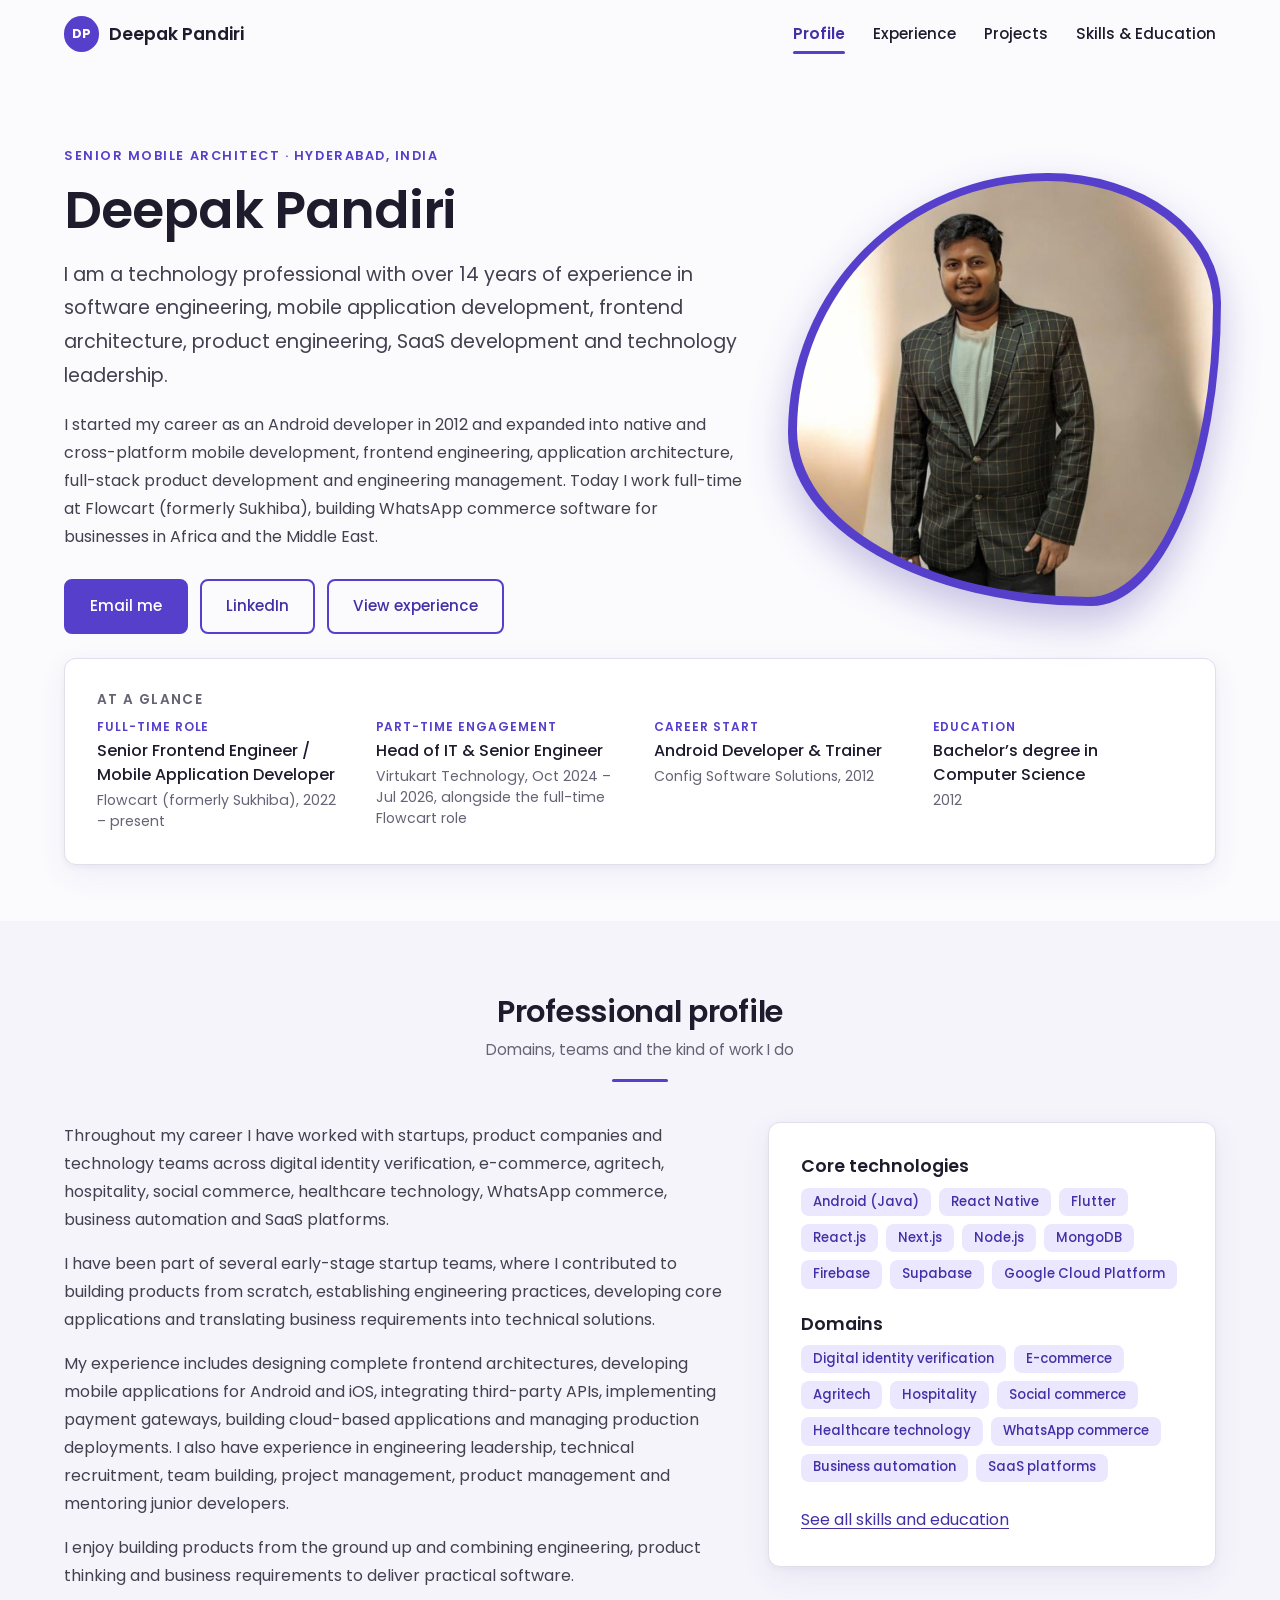
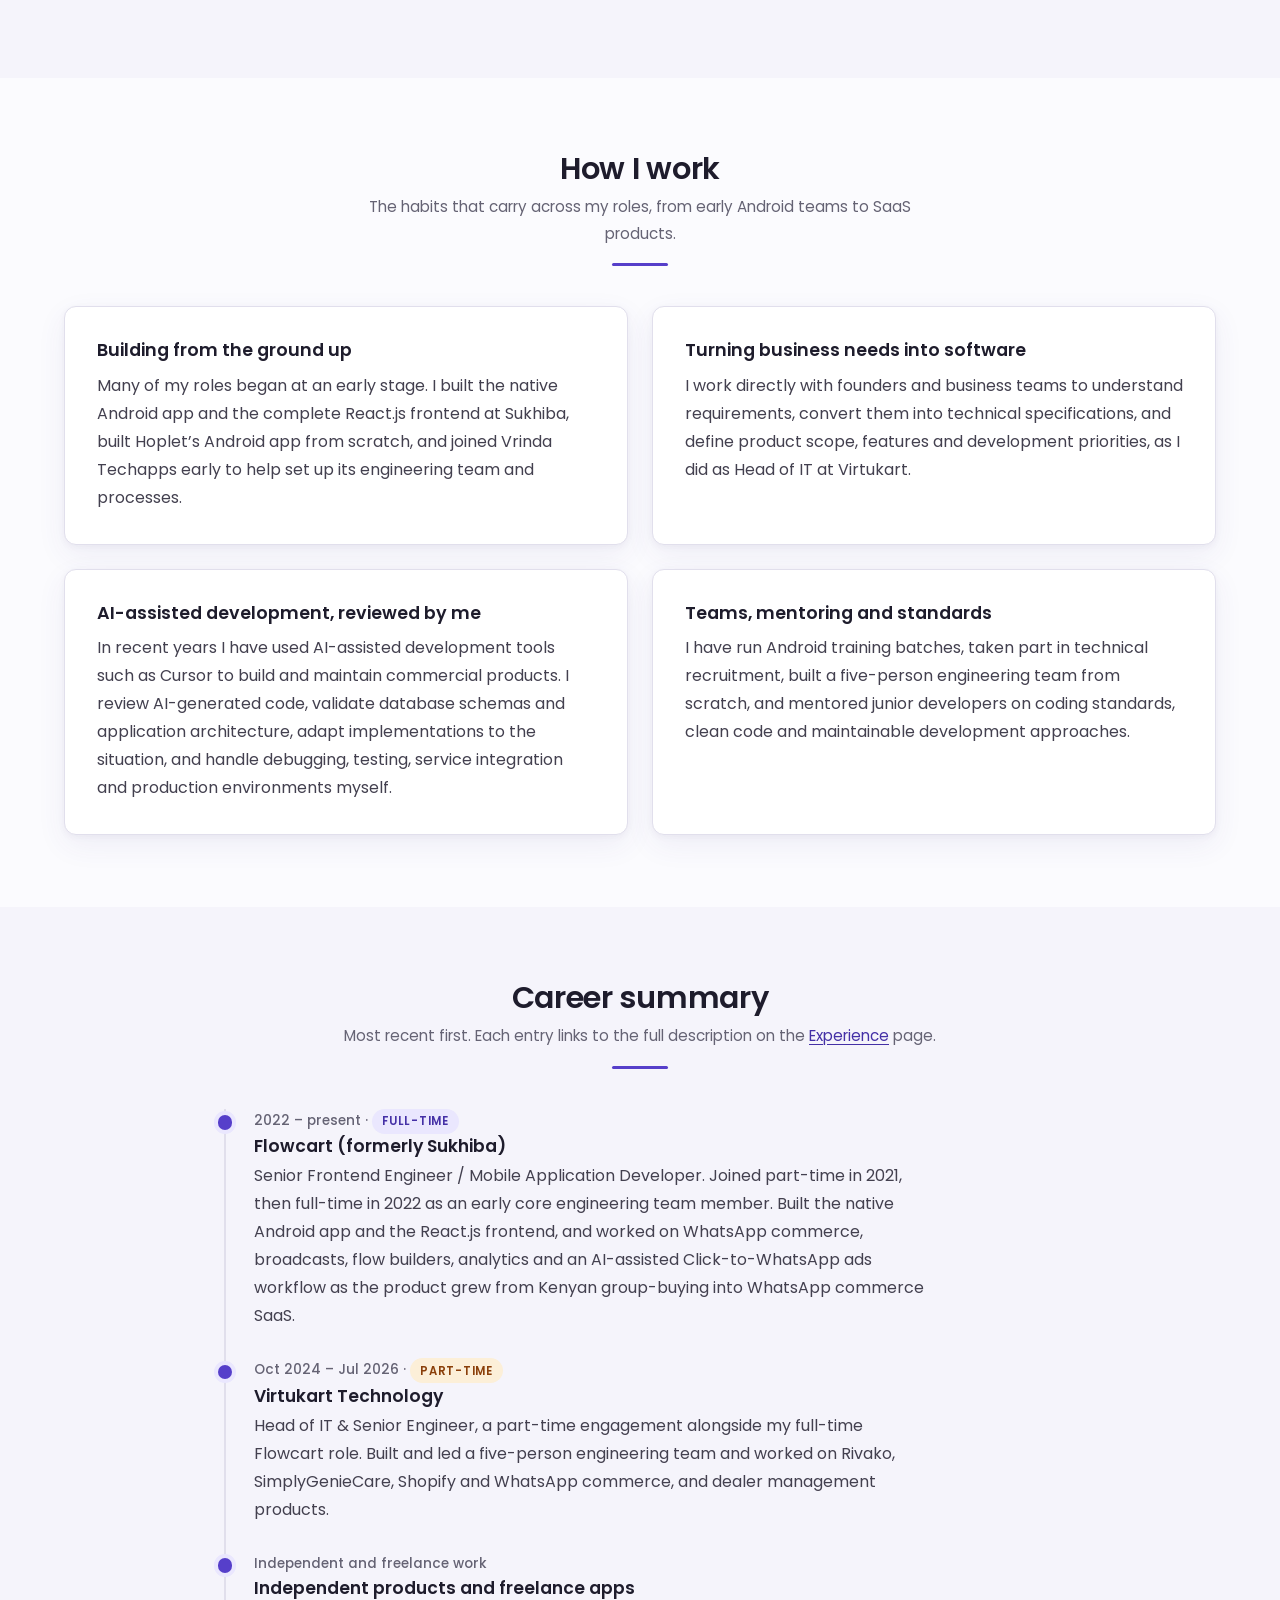
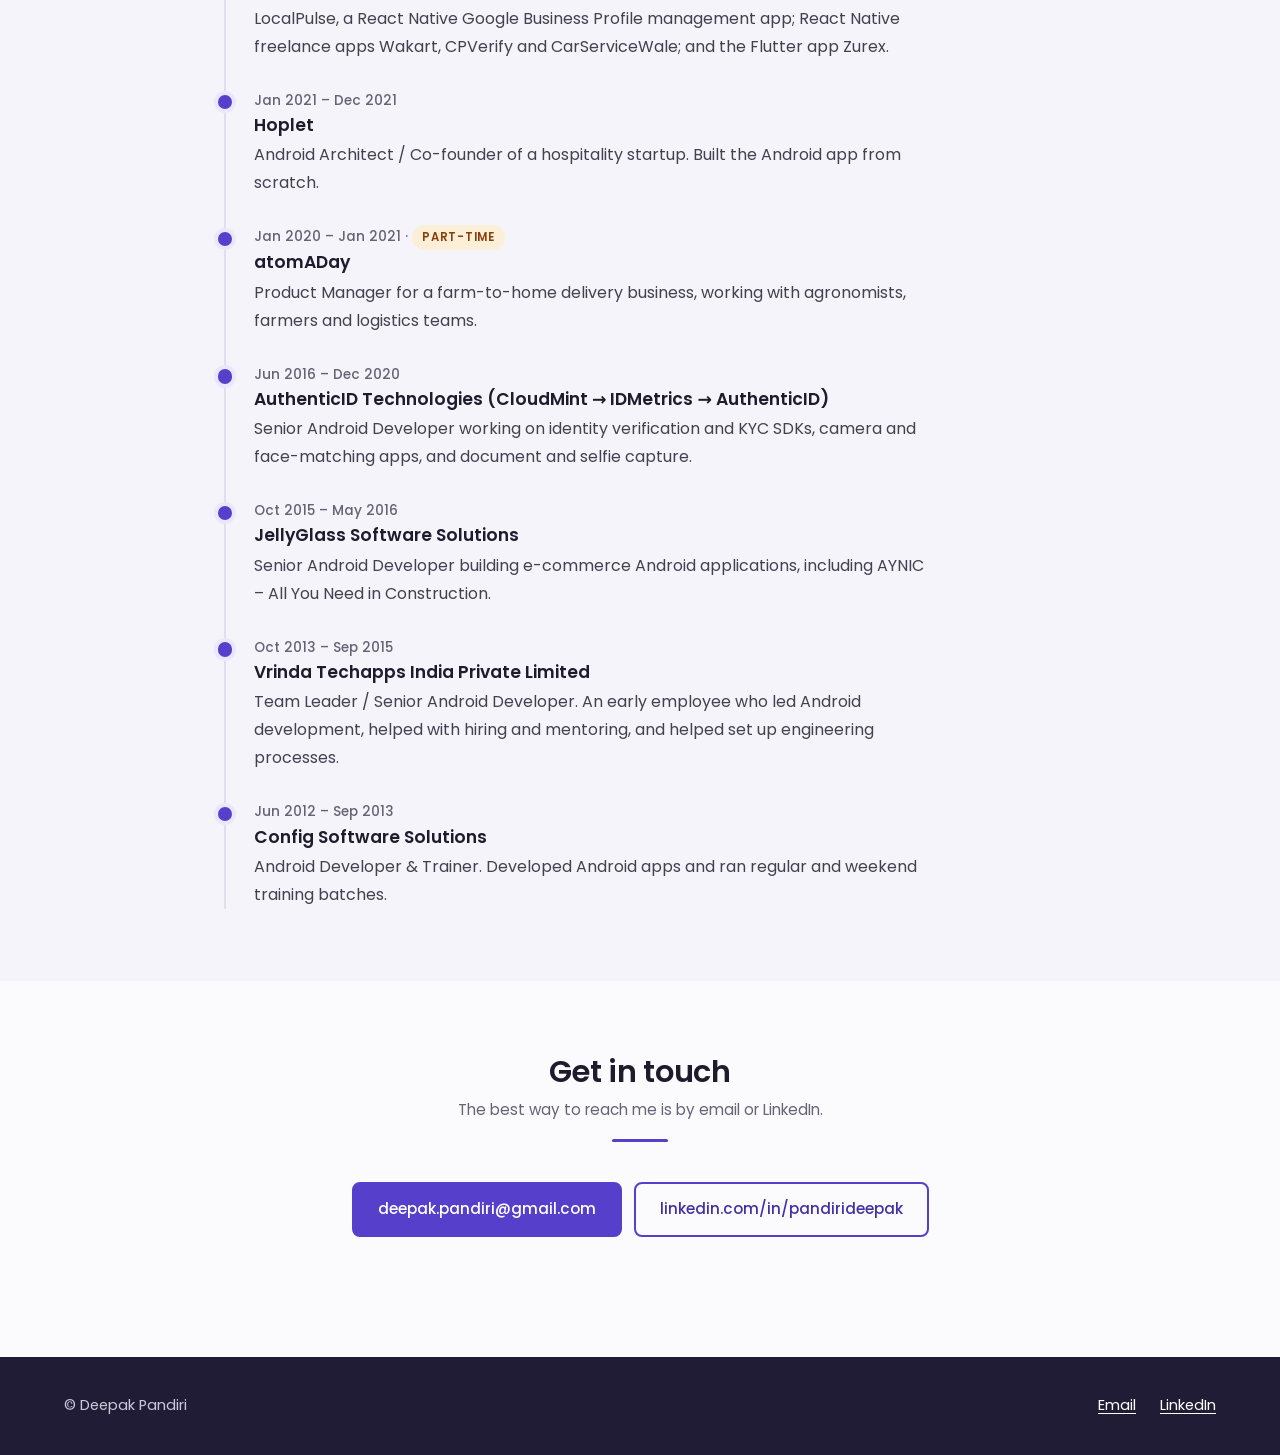
==== index.html @ 9889ab3c "Add static career portfolio for GitHub Pages. Multi-page HTML/CSS site with Poppins, mobile menu, an" ====
<!DOCTYPE html>
<html lang="en">
<head>
  <meta charset="utf-8">
  <meta name="viewport" content="width=device-width, initial-scale=1">
  <title>Deepak Pandiri — Senior Mobile Architect | Profile</title>
  <meta name="description" content="Deepak Pandiri is a Senior Mobile Architect with 14+ years of experience in Android, cross-platform mobile, frontend architecture, product engineering, SaaS development and technology leadership.">
  <meta property="og:title" content="Deepak Pandiri — Senior Mobile Architect">
  <meta property="og:description" content="Mobile, frontend and product engineering across 14+ years, from Android in 2012 to WhatsApp commerce SaaS today.">
  <meta property="og:type" content="profile">
  <meta property="og:image" content="deepak.jpg">
  <link rel="icon" href="data:image/svg+xml,%3Csvg xmlns='http://www.w3.org/2000/svg' viewBox='0 0 64 64'%3E%3Ccircle cx='32' cy='32' r='32' fill='%2315233b'/%3E%3Ctext x='32' y='41' font-family='Arial,sans-serif' font-size='24' font-weight='700' fill='white' text-anchor='middle'%3EDP%3C/text%3E%3C/svg%3E">
  <link rel="preload" href="fonts/poppins-400.woff2" as="font" type="font/woff2" crossorigin>
  <link rel="preload" href="fonts/poppins-600.woff2" as="font" type="font/woff2" crossorigin>
  <link rel="stylesheet" href="styles.css">
  <script>document.documentElement.classList.add("js");</script>
  <script src="script.js" defer></script>
</head>
<body>
  <a class="skip-link" href="#main">Skip to main content</a>

  <header class="site-header">
    <div class="container header-inner">
      <a class="brand" href="index.html"><span class="brand-mark" aria-hidden="true">DP</span>Deepak Pandiri</a>
      <nav class="site-nav" aria-label="Primary">
        <button class="nav-toggle" type="button" aria-expanded="false" aria-controls="nav-menu">
          <span class="nav-toggle-bars" aria-hidden="true"></span>
          <span class="visually-hidden">Menu</span>
        </button>
        <ul id="nav-menu" class="nav-menu">
          <li><a href="index.html" aria-current="page">Profile</a></li>
          <li><a href="experience.html">Experience</a></li>
          <li><a href="projects.html">Projects</a></li>
          <li><a href="skills.html">Skills &amp; Education</a></li>
        </ul>
      </nav>
    </div>
  </header>

  <main id="main" tabindex="-1">
    <section class="container hero" aria-labelledby="intro-heading">
      <div class="hero-intro">
        <p class="eyebrow">Senior Mobile Architect · Hyderabad, India</p>
        <h1 id="intro-heading">Deepak Pandiri</h1>
      </div>

      <figure class="hero-media">
        <div class="hero-blob" aria-hidden="true"></div>
        <img
          class="hero-photo"
          src="deepak.jpg"
          alt="Portrait of Deepak Pandiri"
          width="640"
          height="640"
          decoding="async"
          fetchpriority="high">
      </figure>

      <div class="hero-copy">
        <p class="lede">I am a technology professional with over 14 years of experience in software engineering, mobile application development, frontend architecture, product engineering, SaaS development and technology leadership.</p>
        <p>I started my career as an Android developer in 2012 and expanded into native and cross-platform mobile development, frontend engineering, application architecture, full-stack product development and engineering management. Today I work full-time at Flowcart (formerly Sukhiba), building WhatsApp commerce software for businesses in Africa and the Middle East.</p>
        <div class="actions">
          <a class="button" href="mailto:deepak.pandiri@gmail.com">Email me</a>
          <a class="button secondary" href="https://www.linkedin.com/in/pandirideepak" rel="me noopener">LinkedIn</a>
          <a class="button secondary" href="experience.html">View experience</a>
        </div>
      </div>
    </section>

    <section class="container glance-section" aria-labelledby="glance-heading">
      <aside class="card glance" aria-labelledby="glance-heading">
        <h2 id="glance-heading">At a glance</h2>
        <dl class="glance-grid">
          <div>
            <dt>Full-time role</dt>
            <dd>Senior Frontend Engineer / Mobile Application Developer<span>Flowcart (formerly Sukhiba), 2022 – present</span></dd>
          </div>
          <div>
            <dt>Part-time engagement</dt>
            <dd>Head of IT &amp; Senior Engineer<span>Virtukart Technology, Oct 2024 – Jul 2026, alongside the full-time Flowcart role</span></dd>
          </div>
          <div>
            <dt>Career start</dt>
            <dd>Android Developer &amp; Trainer<span>Config Software Solutions, 2012</span></dd>
          </div>
          <div>
            <dt>Education</dt>
            <dd>Bachelor’s degree in Computer Science<span>2012</span></dd>
          </div>
        </dl>
      </aside>
    </section>

    <section class="section alt" aria-labelledby="profile-heading">
      <div class="container">
        <div class="section-heading">
          <h2 id="profile-heading">Professional profile</h2>
          <p>Domains, teams and the kind of work I do</p>
        </div>
      </div>
      <div class="container prose-columns">
        <div>
          <p>Throughout my career I have worked with startups, product companies and technology teams across digital identity verification, e-commerce, agritech, hospitality, social commerce, healthcare technology, WhatsApp commerce, business automation and SaaS platforms.</p>
          <p>I have been part of several early-stage startup teams, where I contributed to building products from scratch, establishing engineering practices, developing core applications and translating business requirements into technical solutions.</p>
          <p>My experience includes designing complete frontend architectures, developing mobile applications for Android and iOS, integrating third-party APIs, implementing payment gateways, building cloud-based applications and managing production deployments. I also have experience in engineering leadership, technical recruitment, team building, project management, product management and mentoring junior developers.</p>
          <p>I enjoy building products from the ground up and combining engineering, product thinking and business requirements to deliver practical software.</p>
        </div>
        <div>
          <div class="card">
            <h3>Core technologies</h3>
            <ul class="tags" aria-label="Core technologies">
              <li>Android (Java)</li>
              <li>React Native</li>
              <li>Flutter</li>
              <li>React.js</li>
              <li>Next.js</li>
              <li>Node.js</li>
              <li>MongoDB</li>
              <li>Firebase</li>
              <li>Supabase</li>
              <li>Google Cloud Platform</li>
            </ul>
            <h3 class="spaced-sm">Domains</h3>
            <ul class="tags" aria-label="Domains">
              <li>Digital identity verification</li>
              <li>E-commerce</li>
              <li>Agritech</li>
              <li>Hospitality</li>
              <li>Social commerce</li>
              <li>Healthcare technology</li>
              <li>WhatsApp commerce</li>
              <li>Business automation</li>
              <li>SaaS platforms</li>
            </ul>
            <p class="spaced-sm"><a href="skills.html">See all skills and education</a></p>
          </div>
        </div>
      </div>
    </section>

    <section class="section" aria-labelledby="approach-heading">
      <div class="container">
        <div class="section-heading">
          <h2 id="approach-heading">How I work</h2>
          <p>The habits that carry across my roles, from early Android teams to SaaS products.</p>
        </div>
        <div class="grid two">
          <article class="card">
            <h3>Building from the ground up</h3>
            <p>Many of my roles began at an early stage. I built the native Android app and the complete React.js frontend at Sukhiba, built Hoplet’s Android app from scratch, and joined Vrinda Techapps early to help set up its engineering team and processes.</p>
          </article>
          <article class="card">
            <h3>Turning business needs into software</h3>
            <p>I work directly with founders and business teams to understand requirements, convert them into technical specifications, and define product scope, features and development priorities, as I did as Head of IT at Virtukart.</p>
          </article>
          <article class="card">
            <h3>AI-assisted development, reviewed by me</h3>
            <p>In recent years I have used AI-assisted development tools such as Cursor to build and maintain commercial products. I review AI-generated code, validate database schemas and application architecture, adapt implementations to the situation, and handle debugging, testing, service integration and production environments myself.</p>
          </article>
          <article class="card">
            <h3>Teams, mentoring and standards</h3>
            <p>I have run Android training batches, taken part in technical recruitment, built a five-person engineering team from scratch, and mentored junior developers on coding standards, clean code and maintainable development approaches.</p>
          </article>
        </div>
      </div>
    </section>

    <section class="section alt" aria-labelledby="career-heading">
      <div class="container">
        <div class="section-heading">
          <h2 id="career-heading">Career summary</h2>
          <p>Most recent first. Each entry links to the full description on the <a href="experience.html">Experience</a> page.</p>
        </div>
        <ol class="timeline">
          <li>
            <span class="when">2022 – present · <span class="badge">Full-time</span></span>
            <h3><a href="experience.html#flowcart">Flowcart (formerly Sukhiba)</a></h3>
            <p>Senior Frontend Engineer / Mobile Application Developer. Joined part-time in 2021, then full-time in 2022 as an early core engineering team member. Built the native Android app and the React.js frontend, and worked on WhatsApp commerce, broadcasts, flow builders, analytics and an AI-assisted Click-to-WhatsApp ads workflow as the product grew from Kenyan group-buying into WhatsApp commerce SaaS.</p>
          </li>
          <li>
            <span class="when">Oct 2024 – Jul 2026 · <span class="badge part-time">Part-time</span></span>
            <h3><a href="experience.html#virtukart">Virtukart Technology</a></h3>
            <p>Head of IT &amp; Senior Engineer, a part-time engagement alongside my full-time Flowcart role. Built and led a five-person engineering team and worked on Rivako, SimplyGenieCare, Shopify and WhatsApp commerce, and dealer management products.</p>
          </li>
          <li>
            <span class="when">Independent and freelance work</span>
            <h3><a href="experience.html#independent">Independent products and freelance apps</a></h3>
            <p>LocalPulse, a React Native Google Business Profile management app; React Native freelance apps Wakart, CPVerify and CarServiceWale; and the Flutter app Zurex.</p>
          </li>
          <li>
            <span class="when">Jan 2021 – Dec 2021</span>
            <h3><a href="experience.html#hoplet">Hoplet</a></h3>
            <p>Android Architect / Co-founder of a hospitality startup. Built the Android app from scratch.</p>
          </li>
          <li>
            <span class="when">Jan 2020 – Jan 2021 · <span class="badge part-time">Part-time</span></span>
            <h3><a href="experience.html#atomaday">atomADay</a></h3>
            <p>Product Manager for a farm-to-home delivery business, working with agronomists, farmers and logistics teams.</p>
          </li>
          <li>
            <span class="when">Jun 2016 – Dec 2020</span>
            <h3><a href="experience.html#authenticid">AuthenticID Technologies (CloudMint → IDMetrics → AuthenticID)</a></h3>
            <p>Senior Android Developer working on identity verification and KYC SDKs, camera and face-matching apps, and document and selfie capture.</p>
          </li>
          <li>
            <span class="when">Oct 2015 – May 2016</span>
            <h3><a href="experience.html#jellyglass">JellyGlass Software Solutions</a></h3>
            <p>Senior Android Developer building e-commerce Android applications, including AYNIC – All You Need in Construction.</p>
          </li>
          <li>
            <span class="when">Oct 2013 – Sep 2015</span>
            <h3><a href="experience.html#vrinda">Vrinda Techapps India Private Limited</a></h3>
            <p>Team Leader / Senior Android Developer. An early employee who led Android development, helped with hiring and mentoring, and helped set up engineering processes.</p>
          </li>
          <li>
            <span class="when">Jun 2012 – Sep 2013</span>
            <h3><a href="experience.html#config">Config Software Solutions</a></h3>
            <p>Android Developer &amp; Trainer. Developed Android apps and ran regular and weekend training batches.</p>
          </li>
        </ol>
      </div>
    </section>

    <section class="section" aria-labelledby="contact-heading">
      <div class="container">
        <div class="section-heading">
          <h2 id="contact-heading">Get in touch</h2>
          <p>The best way to reach me is by email or LinkedIn.</p>
        </div>
        <ul class="contact-list">
          <li><a class="button" href="mailto:deepak.pandiri@gmail.com">deepak.pandiri@gmail.com</a></li>
          <li><a class="button secondary" href="https://www.linkedin.com/in/pandirideepak" rel="me noopener">linkedin.com/in/pandirideepak</a></li>
        </ul>
      </div>
    </section>
  </main>

  <footer class="site-footer">
    <div class="container footer-inner">
      <p>© Deepak Pandiri</p>
      <ul class="footer-links">
        <li><a href="mailto:deepak.pandiri@gmail.com">Email</a></li>
        <li><a href="https://www.linkedin.com/in/pandirideepak" rel="me noopener">LinkedIn</a></li>
      </ul>
    </div>
  </footer>
  <a class="scroll-up" href="#main" aria-label="Back to top">
    <svg viewBox="0 0 24 24" fill="none" stroke="currentColor" stroke-width="2.2" stroke-linecap="round" stroke-linejoin="round" aria-hidden="true" focusable="false"><path d="M12 19V5M5 12l7-7 7 7"/></svg>
  </a>
</body>
</html>
---- styles.css ----
/* Poppins (SIL Open Font License, see fonts/OFL.txt) */
@font-face {
  font-family: "Poppins";
  font-style: normal;
  font-weight: 400;
  font-display: swap;
  src: url("fonts/poppins-400.woff2") format("woff2");
}

@font-face {
  font-family: "Poppins";
  font-style: normal;
  font-weight: 500;
  font-display: swap;
  src: url("fonts/poppins-500.woff2") format("woff2");
}

@font-face {
  font-family: "Poppins";
  font-style: normal;
  font-weight: 600;
  font-display: swap;
  src: url("fonts/poppins-600.woff2") format("woff2");
}

@font-face {
  font-family: "Poppins";
  font-style: normal;
  font-weight: 700;
  font-display: swap;
  src: url("fonts/poppins-700.woff2") format("woff2");
}

:root {
  /* Change this one value to re-colour the site: purple 250, blue 224, green 160, pink 340 */
  --hue: 250;

  --bg: hsl(var(--hue) 60% 99%);
  --bg-alt: hsl(var(--hue) 50% 97%);
  --surface: #ffffff;
  --ink: hsl(var(--hue) 22% 14%);
  --text: hsl(var(--hue) 10% 28%);
  --muted: hsl(var(--hue) 8% 42%);
  --border: hsl(var(--hue) 25% 90%);
  --accent: hsl(var(--hue) 57% 52%);
  --accent-strong: hsl(var(--hue) 55% 42%);
  --accent-soft: hsl(var(--hue) 92% 95%);
  --accent-lighter: hsl(var(--hue) 92% 85%);
  --panel: hsl(var(--hue) 32% 16%);
  --amber: #8a3f0a;
  --amber-soft: #fcefd8;
  --focus: hsl(var(--hue) 69% 61%);

  --radius: 0.75rem;
  --radius-sm: 0.5rem;
  --shadow: 0 2px 6px hsla(var(--hue), 30%, 30%, 0.05), 0 10px 30px hsla(var(--hue), 40%, 40%, 0.07);
  --shadow-hover: 0 4px 10px hsla(var(--hue), 30%, 30%, 0.07), 0 18px 40px hsla(var(--hue), 45%, 40%, 0.13);
  --font: "Poppins", system-ui, -apple-system, "Segoe UI", Roboto, "Helvetica Neue", Arial, sans-serif;
  --measure: 68ch;
  --header-height: 4.25rem;
}

*,
*::before,
*::after {
  box-sizing: border-box;
}

html {
  -webkit-text-size-adjust: 100%;
  scroll-padding-top: calc(var(--header-height) + 1rem);
}

@media (prefers-reduced-motion: no-preference) {
  html {
    scroll-behavior: smooth;
  }
}

html.nav-open {
  overflow: hidden;
}

body {
  margin: 0;
  background: var(--bg);
  color: var(--text);
  font-family: var(--font);
  font-size: 0.97rem;
  line-height: 1.75;
}

@media (min-width: 968px) {
  body {
    font-size: 1rem;
  }
}

img {
  max-width: 100%;
  height: auto;
}

h1,
h2,
h3,
h4 {
  color: var(--ink);
  font-family: var(--font);
  font-weight: 600;
  line-height: 1.25;
  margin: 0 0 0.6em;
}

h1 {
  font-size: clamp(2.1rem, 5.5vw, 3.25rem);
  letter-spacing: -0.02em;
}

h2 {
  font-size: clamp(1.45rem, 3.2vw, 1.9rem);
  letter-spacing: -0.01em;
}

h3 {
  font-size: 1.2rem;
}

h4 {
  font-size: 0.82rem;
  font-weight: 600;
  letter-spacing: 0.06em;
  text-transform: uppercase;
  color: var(--accent-strong);
  margin-top: 1.5em;
}

p {
  margin: 0 0 1em;
  max-width: var(--measure);
}

ul {
  margin: 0 0 1em;
  padding-left: 1.25rem;
}

li {
  margin-bottom: 0.4em;
  max-width: var(--measure);
}

li::marker {
  color: var(--accent);
}

strong {
  color: var(--ink);
  font-weight: 600;
}

a {
  color: var(--accent-strong);
  text-decoration-thickness: 1px;
  text-underline-offset: 0.2em;
}

a:hover {
  color: var(--accent);
  text-decoration-thickness: 2px;
}

:focus-visible {
  outline: 3px solid var(--focus);
  outline-offset: 3px;
  border-radius: 4px;
}

.visually-hidden {
  position: absolute;
  width: 1px;
  height: 1px;
  margin: -1px;
  padding: 0;
  overflow: hidden;
  clip: rect(0 0 0 0);
  white-space: nowrap;
  border: 0;
}

.skip-link {
  position: absolute;
  top: 0.75rem;
  left: 0.75rem;
  z-index: 200;
  padding: 0.6rem 1rem;
  background: var(--ink);
  color: #fff;
  border-radius: var(--radius-sm);
  transform: translateY(-200%);
}

.skip-link:focus {
  transform: none;
  color: #fff;
}

.container {
  width: min(100% - 2.5rem, 72rem);
  margin-inline: auto;
}

/* Header and navigation */

.site-header {
  position: sticky;
  top: 0;
  z-index: 100;
  background: var(--bg);
  transition: box-shadow 0.25s ease;
}

.site-header.is-scrolled {
  box-shadow: 0 1px 4px hsla(var(--hue), 20%, 40%, 0.15);
}

.header-inner {
  display: flex;
  flex-wrap: wrap;
  align-items: center;
  justify-content: space-between;
  gap: 0.5rem 1.5rem;
  min-height: var(--header-height);
  padding-block: 0.6rem;
}

.brand {
  display: inline-flex;
  align-items: center;
  gap: 0.6rem;
  color: var(--ink);
  font-size: 1.1rem;
  font-weight: 600;
  text-decoration: none;
}

.brand:hover {
  color: var(--ink);
}

.brand-mark {
  display: inline-grid;
  place-items: center;
  width: 2.2rem;
  height: 2.2rem;
  border-radius: 50%;
  background: var(--accent);
  color: #fff;
  font-size: 0.8rem;
  font-weight: 700;
  letter-spacing: 0.04em;
}

.nav-menu {
  display: flex;
  flex-wrap: wrap;
  gap: 0.25rem 1.75rem;
  margin: 0;
  padding: 0;
  list-style: none;
}

.nav-menu li {
  margin: 0;
}

.nav-menu a {
  position: relative;
  display: block;
  padding: 0.4rem 0;
  color: var(--ink);
  font-size: 0.95rem;
  font-weight: 500;
  text-decoration: none;
}

.nav-menu a::after {
  content: "";
  position: absolute;
  left: 0;
  right: 0;
  bottom: 0;
  height: 0.18rem;
  border-radius: 999px;
  background: var(--accent);
  transform: scaleX(0);
  transition: transform 0.25s ease;
}

.nav-menu a:hover {
  color: var(--accent);
}

.nav-menu a:hover::after,
.nav-menu a[aria-current="page"]::after {
  transform: scaleX(1);
}

.nav-menu a[aria-current="page"] {
  color: var(--accent-strong);
  font-weight: 600;
}

.nav-toggle {
  display: none;
}

@media (max-width: 767px) {
  .header-inner {
    flex-wrap: nowrap;
  }

  /* Without JavaScript the links stay inline and simply wrap. */
  html:not(.js) .site-nav {
    width: 100%;
  }

  html:not(.js) .header-inner {
    flex-wrap: wrap;
  }

  html:not(.js) .nav-menu {
    gap: 0.25rem 1.25rem;
  }

  .js .nav-toggle {
    position: relative;
    z-index: 3;
    display: inline-grid;
    place-items: center;
    width: 2.75rem;
    height: 2.75rem;
    margin-right: -0.5rem;
    padding: 0;
    border: 0;
    border-radius: var(--radius-sm);
    background: transparent;
    color: var(--ink);
    cursor: pointer;
  }

  .nav-toggle-bars,
  .nav-toggle-bars::before,
  .nav-toggle-bars::after {
    display: block;
    width: 1.4rem;
    height: 2px;
    border-radius: 2px;
    background: currentColor;
    transition: transform 0.25s ease, background-color 0.25s ease;
  }

  .nav-toggle-bars {
    position: relative;
  }

  .nav-toggle-bars::before,
  .nav-toggle-bars::after {
    content: "";
    position: absolute;
    left: 0;
  }

  .nav-toggle-bars::before {
    top: -0.45rem;
  }

  .nav-toggle-bars::after {
    top: 0.45rem;
  }

  .nav-toggle[aria-expanded="true"] {
    color: #fff;
  }

  .nav-toggle[aria-expanded="true"] .nav-toggle-bars {
    background: transparent;
  }

  .nav-toggle[aria-expanded="true"] .nav-toggle-bars::before {
    transform: translateY(0.45rem) rotate(45deg);
  }

  .nav-toggle[aria-expanded="true"] .nav-toggle-bars::after {
    transform: translateY(-0.45rem) rotate(-45deg);
  }

  .js .nav-menu {
    position: fixed;
    top: 0;
    right: 0;
    z-index: 2;
    flex-direction: column;
    flex-wrap: nowrap;
    gap: 0.25rem;
    width: min(80vw, 20rem);
    height: 100vh;
    height: 100dvh;
    padding: calc(var(--header-height) + 1.5rem) 2rem 2rem;
    overflow-y: auto;
    background: var(--panel);
    box-shadow: -10px 0 40px hsla(var(--hue), 40%, 10%, 0.3);
    visibility: hidden;
    transform: translateX(100%);
    transition: transform 0.35s ease, visibility 0.35s;
  }

  .js .site-nav.is-open .nav-menu {
    visibility: visible;
    transform: none;
    transition: transform 0.35s ease, visibility 0s;
  }

  .js .site-nav.is-open::before {
    content: "";
    position: fixed;
    inset: 0;
    z-index: 1;
    background: hsla(var(--hue), 40%, 8%, 0.45);
  }

  .js .nav-menu a {
    padding: 0.7rem 0;
    color: #fff;
    font-size: 1.15rem;
  }

  .js .nav-menu a::after {
    right: auto;
    width: 2rem;
    background: var(--accent-lighter);
    transform-origin: left;
  }

  .js .nav-menu a[aria-current="page"],
  .js .nav-menu a:hover {
    color: var(--accent-lighter);
  }

  .js .nav-menu :focus-visible {
    outline-color: var(--accent-lighter);
  }
}

/* Page sections */

main {
  display: block;
}

main:focus {
  outline: none;
}

.page-intro {
  padding-block: clamp(2.5rem, 6vw, 4.5rem) 1.5rem;
  text-align: center;
}

.page-intro p {
  margin-inline: auto;
}

.page-intro .lede {
  font-size: clamp(1.05rem, 2vw, 1.15rem);
  color: var(--muted);
}

.eyebrow {
  margin-bottom: 0.6rem;
  color: var(--accent);
  font-size: 0.8rem;
  font-weight: 600;
  letter-spacing: 0.12em;
  text-transform: uppercase;
}

.section {
  padding-block: clamp(2.5rem, 6vw, 4.5rem);
}

.section.alt {
  background: var(--bg-alt);
}

.section-heading {
  max-width: 46rem;
  margin: 0 auto 2.5rem;
  text-align: center;
}

.section-heading::after {
  content: "";
  display: block;
  width: 3.5rem;
  height: 0.2rem;
  margin: 1rem auto 0;
  border-radius: 999px;
  background: var(--accent);
}

.section-heading h2 {
  margin-bottom: 0.35rem;
}

.section-heading p {
  margin: 0 auto;
  color: var(--muted);
  font-size: 0.95rem;
}

/* Hero */

.hero {
  display: grid;
  gap: 1.5rem;
  padding-block: clamp(2rem, 6vw, 5rem) 1.5rem;
  align-items: center;
  grid-template-areas:
    "intro"
    "media"
    "copy";
}

.hero-intro {
  grid-area: intro;
  text-align: center;
}

.hero-intro h1 {
  margin-bottom: 0;
}

.hero-media {
  position: relative;
  grid-area: media;
  width: min(100%, 16.5rem);
  margin-inline: auto;
  aspect-ratio: 1;
}

.hero-copy {
  grid-area: copy;
}

@media (min-width: 900px) {
  .hero {
    grid-template-columns: minmax(0, 1.45fr) minmax(16rem, 0.9fr);
    grid-template-areas:
      "intro media"
      "copy media";
    column-gap: 3rem;
    row-gap: 1rem;
    align-items: center;
  }

  .hero-intro {
    text-align: left;
    align-self: end;
  }

  .hero-copy {
    align-self: start;
  }

  .hero-media {
    width: min(100%, 26rem);
    justify-self: end;
    align-self: center;
  }
}

.hero .lede {
  font-size: clamp(1.05rem, 2vw, 1.2rem);
  color: var(--text);
}

.hero-blob {
  position: absolute;
  inset: -2%;
  background: var(--accent);
  border-radius: 60% 40% 30% 70% / 60% 30% 70% 40%;
  box-shadow: 0 18px 40px hsla(var(--hue), 55%, 40%, 0.28);
}

.hero-photo {
  position: relative;
  z-index: 1;
  display: block;
  width: 100%;
  height: 100%;
  object-fit: cover;
  object-position: center 12%;
  border-radius: 60% 40% 30% 70% / 60% 30% 70% 40%;
}

@media (prefers-reduced-motion: no-preference) {
  .hero-blob,
  .hero-photo {
    animation: blob-morph 10s ease-in-out infinite;
  }

  .hero-blob {
    animation-delay: -2s;
  }
}

@keyframes blob-morph {
  0%,
  100% {
    border-radius: 60% 40% 30% 70% / 60% 30% 70% 40%;
  }

  33% {
    border-radius: 40% 60% 55% 45% / 45% 55% 45% 55%;
  }

  66% {
    border-radius: 50% 50% 35% 65% / 55% 40% 60% 45%;
  }
}

.actions {
  display: flex;
  flex-wrap: wrap;
  gap: 0.75rem;
  margin-top: 1.75rem;
}

.glance-section {
  padding-bottom: clamp(2rem, 5vw, 3.5rem);
}

.glance-grid {
  display: grid;
  gap: 1.25rem 1.75rem;
  margin: 0;
}

@media (min-width: 720px) {
  .glance-grid {
    grid-template-columns: repeat(2, minmax(0, 1fr));
  }
}

@media (min-width: 1100px) {
  .glance-grid {
    grid-template-columns: repeat(4, minmax(0, 1fr));
  }
}

.glance-grid > div {
  min-width: 0;
}

.glance-grid dt {
  margin: 0;
}

.glance-grid dd {
  margin: 0.15rem 0 0;
}

.button {
  display: inline-flex;
  align-items: center;
  gap: 0.5rem;
  padding: 0.75rem 1.5rem;
  border: 2px solid var(--accent);
  border-radius: var(--radius-sm);
  background: var(--accent);
  color: #fff;
  font-weight: 500;
  font-size: 0.95rem;
  text-decoration: none;
  transition: background-color 0.25s ease, box-shadow 0.25s ease, color 0.25s ease;
}

.button:hover {
  background: var(--accent-strong);
  border-color: var(--accent-strong);
  color: #fff;
  box-shadow: 0 10px 30px hsla(var(--hue), 60%, 45%, 0.25);
}

.button.secondary {
  background: transparent;
  color: var(--accent-strong);
}

.button.secondary:hover {
  background: var(--accent-soft);
  color: var(--accent-strong);
}

/* Cards and panels */

.card {
  background: var(--surface);
  border: 1px solid var(--border);
  border-radius: var(--radius);
  box-shadow: var(--shadow);
  padding: clamp(1.25rem, 3vw, 2rem);
  transition: box-shadow 0.3s ease;
}

.card:hover {
  box-shadow: var(--shadow-hover);
}

.card .card {
  box-shadow: none;
  background: var(--bg);
}

.card .card h4 {
  margin-top: 0;
  color: var(--ink);
  font-size: 1.05rem;
  letter-spacing: 0;
  text-transform: none;
}

.card > :last-child {
  margin-bottom: 0;
}

.glance h2 {
  font-size: 0.85rem;
  font-weight: 600;
  letter-spacing: 0.1em;
  text-transform: uppercase;
  color: var(--muted);
}

.glance dl {
  margin: 0;
}

.glance dt {
  font-size: 0.75rem;
  font-weight: 600;
  letter-spacing: 0.08em;
  text-transform: uppercase;
  color: var(--accent);
}

.glance dd {
  margin: 0.15rem 0 1.1rem;
  color: var(--ink);
  font-weight: 500;
  line-height: 1.5;
}

.glance-grid dd,
.glance dd:last-child {
  margin-bottom: 0;
}

.glance dd span {
  display: block;
  margin-top: 0.15rem;
  color: var(--muted);
  font-size: 0.88rem;
  font-weight: 400;
}

.grid {
  display: grid;
  gap: 1.5rem;
}

@media (min-width: 720px) {
  .grid.two {
    grid-template-columns: repeat(2, minmax(0, 1fr));
  }
}

@media (min-width: 980px) {
  .grid.three {
    grid-template-columns: repeat(3, minmax(0, 1fr));
  }
}

@media (min-width: 720px) and (max-width: 979px) {
  .grid.three {
    grid-template-columns: repeat(2, minmax(0, 1fr));
  }
}

.card h3 {
  font-size: 1.1rem;
}

.prose-columns {
  display: grid;
  gap: 2rem;
}

@media (min-width: 900px) {
  .prose-columns {
    grid-template-columns: minmax(0, 1.5fr) minmax(0, 1fr);
    align-items: start;
  }
}

.spaced-sm {
  margin-top: 1.5rem;
}

/* Tags */

.tags {
  display: flex;
  flex-wrap: wrap;
  gap: 0.5rem;
  margin: 0;
  padding: 0;
  list-style: none;
}

.tags li {
  margin: 0;
  padding: 0.3rem 0.75rem;
  border-radius: var(--radius-sm);
  background: var(--accent-soft);
  color: var(--accent-strong);
  font-size: 0.83rem;
  font-weight: 500;
  line-height: 1.4;
}

.badge {
  display: inline-block;
  padding: 0.2rem 0.65rem;
  border-radius: 999px;
  font-size: 0.72rem;
  font-weight: 600;
  letter-spacing: 0.06em;
  line-height: 1.6;
  text-transform: uppercase;
  vertical-align: middle;
  background: var(--accent-soft);
  color: var(--accent-strong);
}

.badge.part-time {
  background: var(--amber-soft);
  color: var(--amber);
}

.badge.neutral {
  background: hsl(var(--hue) 15% 93%);
  color: hsl(var(--hue) 15% 30%);
}

/* Career summary timeline (home page) */

.timeline {
  max-width: 52rem;
  margin: 0 auto;
  padding: 0;
  list-style: none;
  border-left: 2px solid var(--border);
}

.timeline > li {
  position: relative;
  margin: 0;
  padding: 0 0 1.75rem 1.75rem;
  max-width: none;
}

.timeline > li::before {
  content: "";
  position: absolute;
  left: -0.5rem;
  top: 0.4rem;
  width: 0.9rem;
  height: 0.9rem;
  border-radius: 50%;
  background: var(--accent);
  box-shadow: 0 0 0 4px var(--accent-soft);
}

.timeline > li:last-child {
  padding-bottom: 0;
}

.timeline .when {
  display: block;
  color: var(--muted);
  font-size: 0.85rem;
  font-weight: 500;
}

.timeline h3 {
  margin: 0.15rem 0 0.3rem;
  font-size: 1.08rem;
}

.timeline h3 a {
  color: var(--ink);
  text-decoration: none;
}

.timeline h3 a:hover {
  color: var(--accent);
  text-decoration: underline;
}

.timeline p {
  margin-bottom: 0;
}

/* Jump links */

.jump-nav {
  margin-top: 1.75rem;
}

.jump-nav h2 {
  font-size: 0.78rem;
  font-weight: 600;
  letter-spacing: 0.12em;
  text-transform: uppercase;
  color: var(--muted);
  margin-bottom: 0.75rem;
}

.jump-nav ul {
  display: flex;
  flex-wrap: wrap;
  justify-content: center;
  gap: 0.5rem;
  margin: 0;
  padding: 0;
  list-style: none;
}

.jump-nav li {
  margin: 0;
}

.jump-nav a {
  display: inline-block;
  padding: 0.35rem 0.85rem;
  border: 1px solid var(--border);
  border-radius: 999px;
  background: var(--surface);
  color: var(--ink);
  font-size: 0.85rem;
  text-decoration: none;
  transition: border-color 0.2s ease, color 0.2s ease, background-color 0.2s ease;
}

.jump-nav a:hover {
  border-color: var(--accent);
  background: var(--accent-soft);
  color: var(--accent-strong);
}

/* Experience and project entries */

.entries {
  display: grid;
  gap: 1.75rem;
}

.entry header {
  margin-bottom: 1.1rem;
  padding-bottom: 1.1rem;
  border-bottom: 1px solid var(--border);
}

.entry h2,
.entry h3.entry-title {
  margin-bottom: 0.2rem;
  font-size: clamp(1.2rem, 2.6vw, 1.45rem);
}

.entry .org {
  margin: 0;
  color: var(--accent-strong);
  font-weight: 500;
}

.entry .meta {
  display: flex;
  flex-wrap: wrap;
  align-items: center;
  gap: 0.4rem 0.9rem;
  margin: 0.6rem 0 0;
  color: var(--muted);
  font-size: 0.88rem;
}

.entry .note {
  padding: 0.85rem 1.1rem;
  border-left: 3px solid var(--amber);
  background: var(--amber-soft);
  border-radius: 0 var(--radius-sm) var(--radius-sm) 0;
  color: var(--ink);
  max-width: none;
}

.entry .note.accent {
  border-left-color: var(--accent);
  background: var(--accent-soft);
}

.entry-columns {
  display: grid;
  gap: 0 2.25rem;
}

@media (min-width: 900px) {
  .entry-columns {
    grid-template-columns: repeat(2, minmax(0, 1fr));
  }
}

.entry h4:first-child {
  margin-top: 0.5rem;
}

.stack {
  margin-top: 1.25rem;
  padding-top: 1.1rem;
  border-top: 1px dashed var(--border);
}

.stack h4 {
  margin-top: 0;
}

.steps {
  counter-reset: step;
  margin: 0 0 1em;
  padding: 0;
  list-style: none;
}

.steps li {
  position: relative;
  padding-left: 2.5rem;
  margin-bottom: 0.75rem;
  counter-increment: step;
}

.steps li::before {
  content: counter(step);
  position: absolute;
  left: 0;
  top: 0.1rem;
  display: grid;
  place-items: center;
  width: 1.65rem;
  height: 1.65rem;
  border-radius: 50%;
  background: var(--accent);
  color: #fff;
  font-size: 0.8rem;
  font-weight: 600;
}

.section-heading.spaced {
  margin-top: 4.5rem;
}

.status {
  margin: 1rem 0 0;
  padding: 0.75rem 1rem;
  border-radius: var(--radius-sm);
  background: var(--bg-alt);
  border: 1px solid var(--border);
  font-size: 0.92rem;
  max-width: none;
}

/* Skills */

.skill-group h2 {
  font-size: 1.15rem;
}

.skill-group p {
  color: var(--muted);
  font-size: 0.92rem;
}

.education-card {
  max-width: 40rem;
  margin-inline: auto;
}

/* Contact and footer */

.contact-list {
  display: flex;
  flex-wrap: wrap;
  justify-content: center;
  gap: 0.75rem;
  margin: 0;
  padding: 0;
  list-style: none;
}

.contact-list li {
  margin: 0;
}

.site-footer {
  margin-top: 3rem;
  padding-block: 2.25rem;
  background: var(--panel);
  color: hsl(var(--hue) 20% 82%);
  font-size: 0.92rem;
}

.site-footer a {
  color: #fff;
}

.site-footer a:hover {
  color: var(--accent-lighter);
}

.site-footer :focus-visible {
  outline-color: var(--accent-lighter);
}

.footer-inner {
  display: flex;
  flex-wrap: wrap;
  align-items: center;
  justify-content: space-between;
  gap: 1rem 2rem;
}

.footer-inner p {
  margin: 0;
}

.footer-links {
  display: flex;
  flex-wrap: wrap;
  gap: 0.5rem 1.5rem;
  margin: 0;
  padding: 0;
  list-style: none;
}

.footer-links li {
  margin: 0;
}

/* Back-to-top button */

.scroll-up {
  position: fixed;
  right: 1.25rem;
  bottom: 1.25rem;
  z-index: 90;
  display: grid;
  place-items: center;
  width: 2.75rem;
  height: 2.75rem;
  border-radius: var(--radius-sm);
  background: var(--accent);
  color: #fff;
  box-shadow: 0 8px 24px hsla(var(--hue), 60%, 40%, 0.3);
  opacity: 0;
  visibility: hidden;
  transform: translateY(1rem);
  transition: opacity 0.3s ease, transform 0.3s ease, visibility 0.3s, background-color 0.2s ease;
}

.scroll-up.is-visible {
  opacity: 1;
  visibility: visible;
  transform: none;
}

.scroll-up:hover {
  background: var(--accent-strong);
  color: #fff;
}

.scroll-up svg {
  width: 1.25rem;
  height: 1.25rem;
}

/* Fade-in on scroll (enabled by script.js only when motion is allowed) */

.reveal-ready .reveal {
  transition: opacity 0.7s ease, transform 0.7s ease;
}

.reveal-ready .reveal:not(.is-visible) {
  opacity: 0;
  transform: translateY(1.5rem);
}

@media (prefers-reduced-motion: reduce) {
  *,
  *::before,
  *::after {
    transition-duration: 0.01ms !important;
  }
}

@media (max-width: 560px) {
  .container {
    width: min(100% - 2rem, 72rem);
  }

  .entry .meta {
    gap: 0.35rem 0.7rem;
  }
}

@media print {
  .site-header,
  .skip-link,
  .jump-nav,
  .actions,
  .scroll-up {
    display: none;
  }

  body {
    background: #fff;
  }

  .card {
    box-shadow: none;
    break-inside: avoid;
  }

  .reveal-ready .reveal:not(.is-visible) {
    opacity: 1;
    transform: none;
  }
}
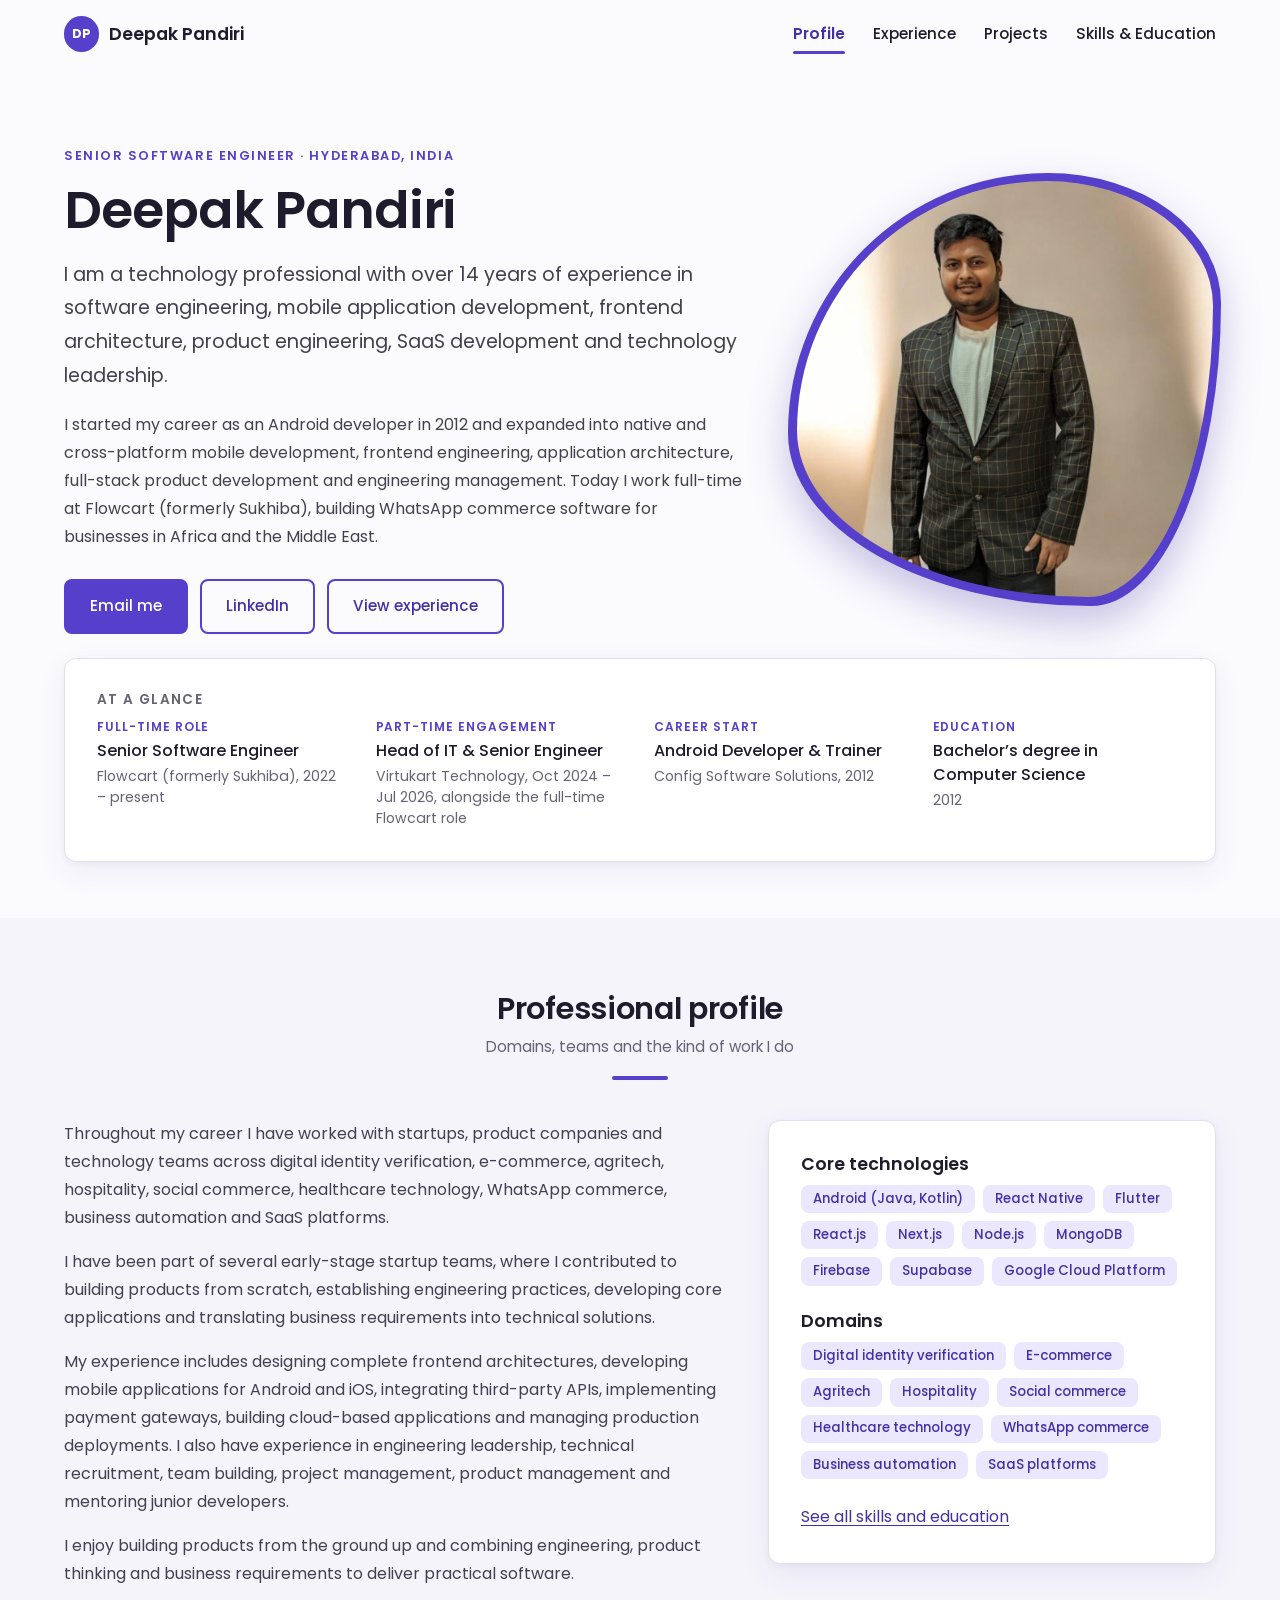
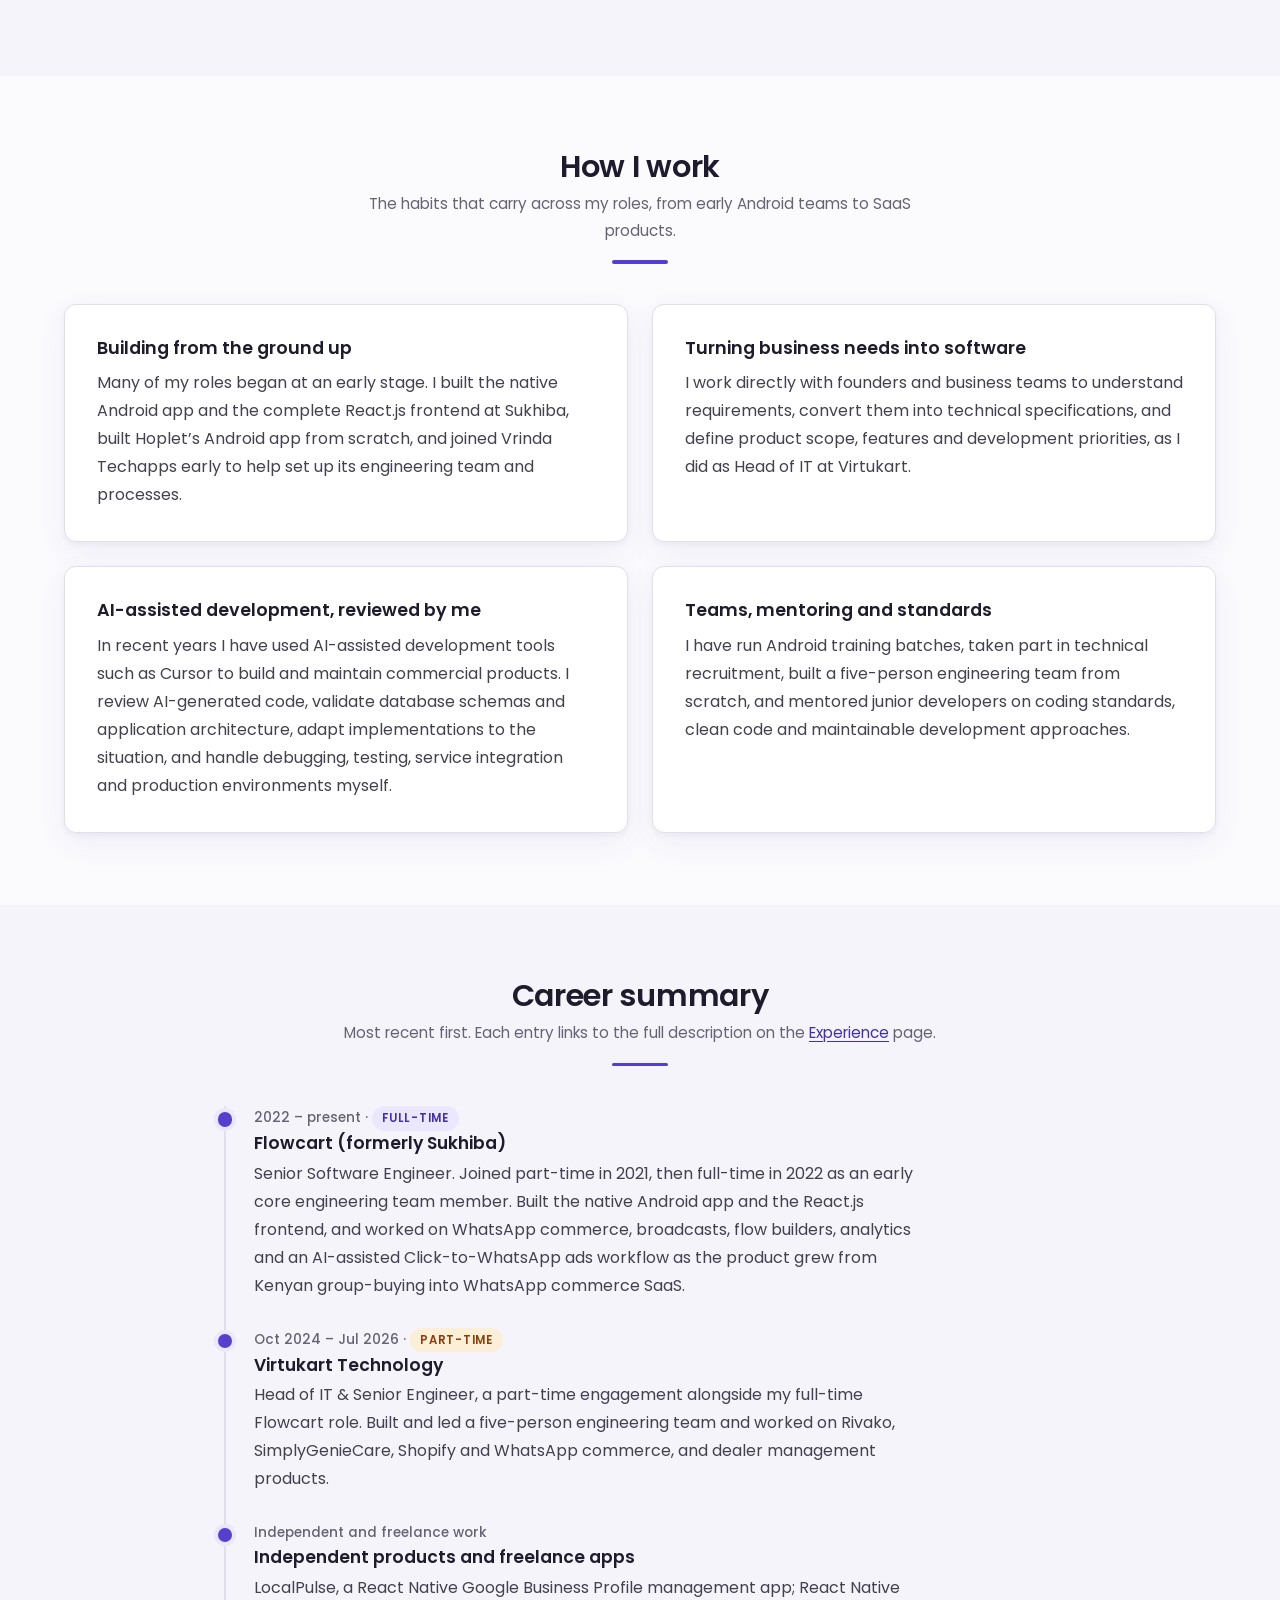
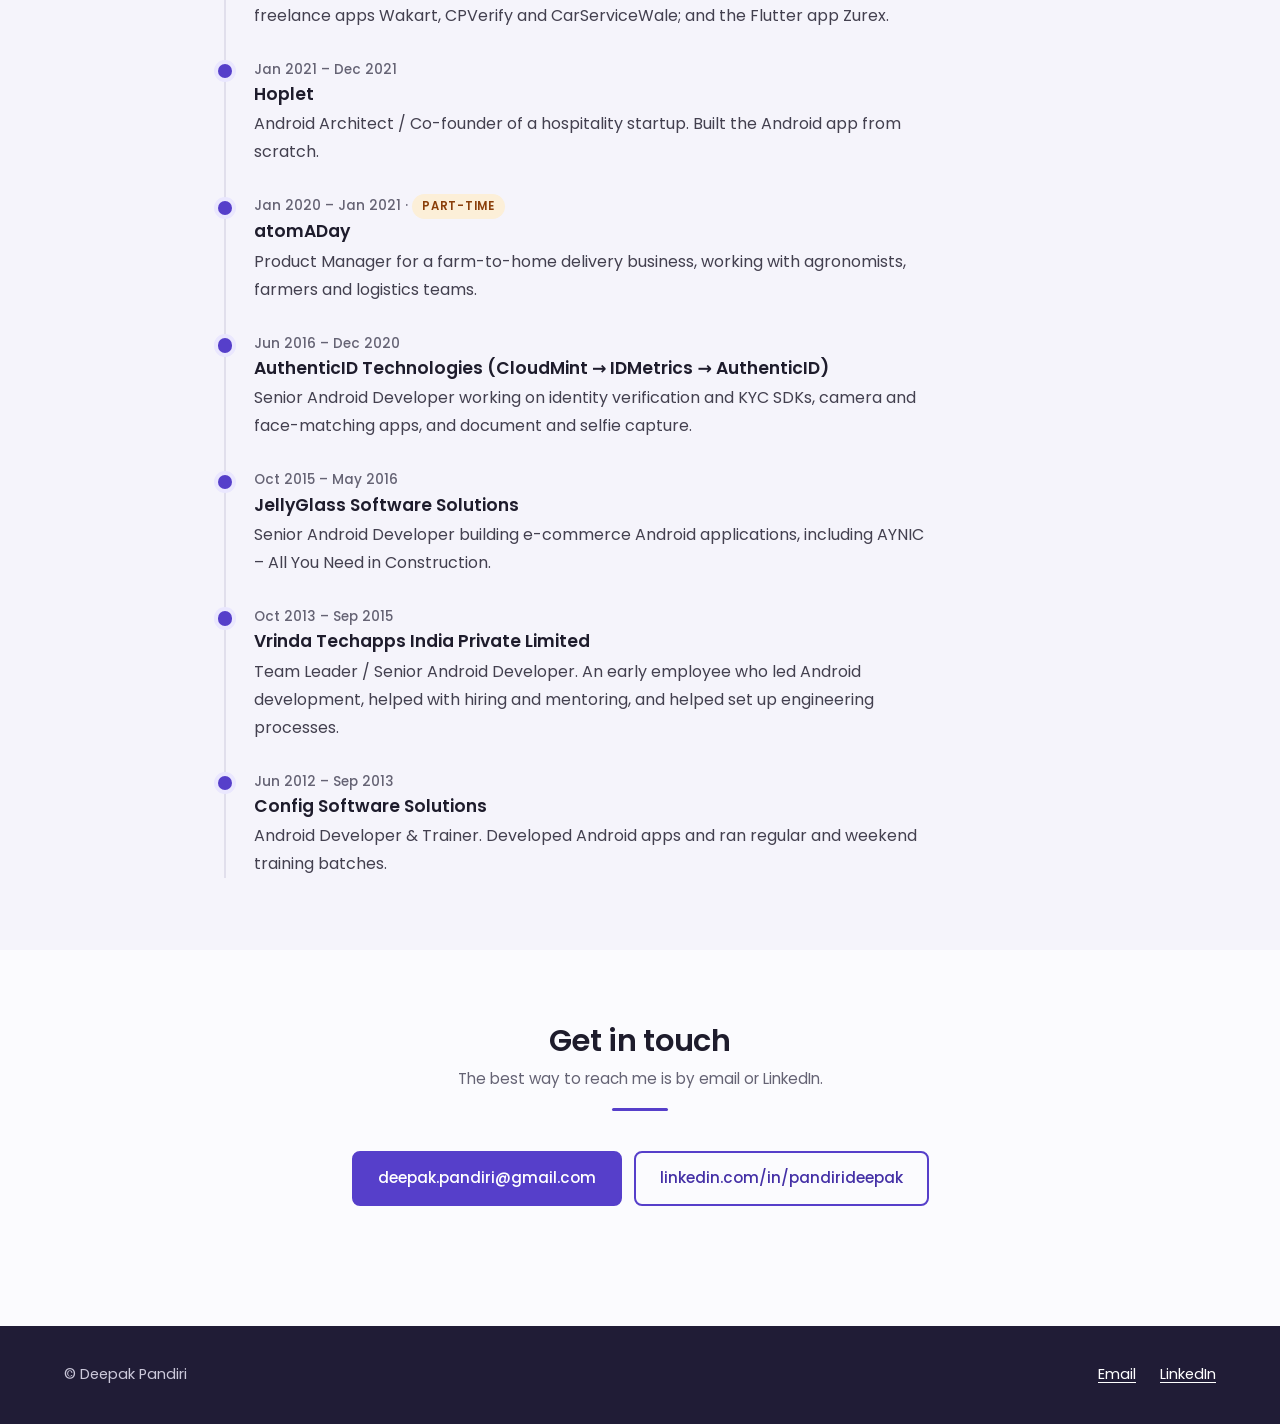
==== commit 81c8664e: "Update title to Senior Software Engineer and add Kotlin. Co-authored-by: Cursor <cursoragent@cursor." ====
--- a/index.html
+++ b/index.html
@@ -3,9 +3,9 @@
 <head>
   <meta charset="utf-8">
   <meta name="viewport" content="width=device-width, initial-scale=1">
-  <title>Deepak Pandiri — Senior Mobile Architect | Profile</title>
-  <meta name="description" content="Deepak Pandiri is a Senior Mobile Architect with 14+ years of experience in Android, cross-platform mobile, frontend architecture, product engineering, SaaS development and technology leadership.">
-  <meta property="og:title" content="Deepak Pandiri — Senior Mobile Architect">
+  <title>Deepak Pandiri — Senior Software Engineer | Profile</title>
+  <meta name="description" content="Deepak Pandiri is a Senior Software Engineer with 14+ years of experience in Android, cross-platform mobile, frontend architecture, product engineering, SaaS development and technology leadership.">
+  <meta property="og:title" content="Deepak Pandiri — Senior Software Engineer">
   <meta property="og:description" content="Mobile, frontend and product engineering across 14+ years, from Android in 2012 to WhatsApp commerce SaaS today.">
   <meta property="og:type" content="profile">
   <meta property="og:image" content="deepak.jpg">
@@ -40,7 +40,7 @@
   <main id="main" tabindex="-1">
     <section class="container hero" aria-labelledby="intro-heading">
       <div class="hero-intro">
-        <p class="eyebrow">Senior Mobile Architect · Hyderabad, India</p>
+        <p class="eyebrow">Senior Software Engineer · Hyderabad, India</p>
         <h1 id="intro-heading">Deepak Pandiri</h1>
       </div>
 
@@ -73,7 +73,7 @@
         <dl class="glance-grid">
           <div>
             <dt>Full-time role</dt>
-            <dd>Senior Frontend Engineer / Mobile Application Developer<span>Flowcart (formerly Sukhiba), 2022 – present</span></dd>
+            <dd>Senior Software Engineer<span>Flowcart (formerly Sukhiba), 2022 – present</span></dd>
           </div>
           <div>
             <dt>Part-time engagement</dt>
@@ -109,7 +109,7 @@
           <div class="card">
             <h3>Core technologies</h3>
             <ul class="tags" aria-label="Core technologies">
-              <li>Android (Java)</li>
+              <li>Android (Java, Kotlin)</li>
               <li>React Native</li>
               <li>Flutter</li>
               <li>React.js</li>
@@ -175,7 +175,7 @@
           <li>
             <span class="when">2022 – present · <span class="badge">Full-time</span></span>
             <h3><a href="experience.html#flowcart">Flowcart (formerly Sukhiba)</a></h3>
-            <p>Senior Frontend Engineer / Mobile Application Developer. Joined part-time in 2021, then full-time in 2022 as an early core engineering team member. Built the native Android app and the React.js frontend, and worked on WhatsApp commerce, broadcasts, flow builders, analytics and an AI-assisted Click-to-WhatsApp ads workflow as the product grew from Kenyan group-buying into WhatsApp commerce SaaS.</p>
+            <p>Senior Software Engineer. Joined part-time in 2021, then full-time in 2022 as an early core engineering team member. Built the native Android app and the React.js frontend, and worked on WhatsApp commerce, broadcasts, flow builders, analytics and an AI-assisted Click-to-WhatsApp ads workflow as the product grew from Kenyan group-buying into WhatsApp commerce SaaS.</p>
           </li>
           <li>
             <span class="when">Oct 2024 – Jul 2026 · <span class="badge part-time">Part-time</span></span>
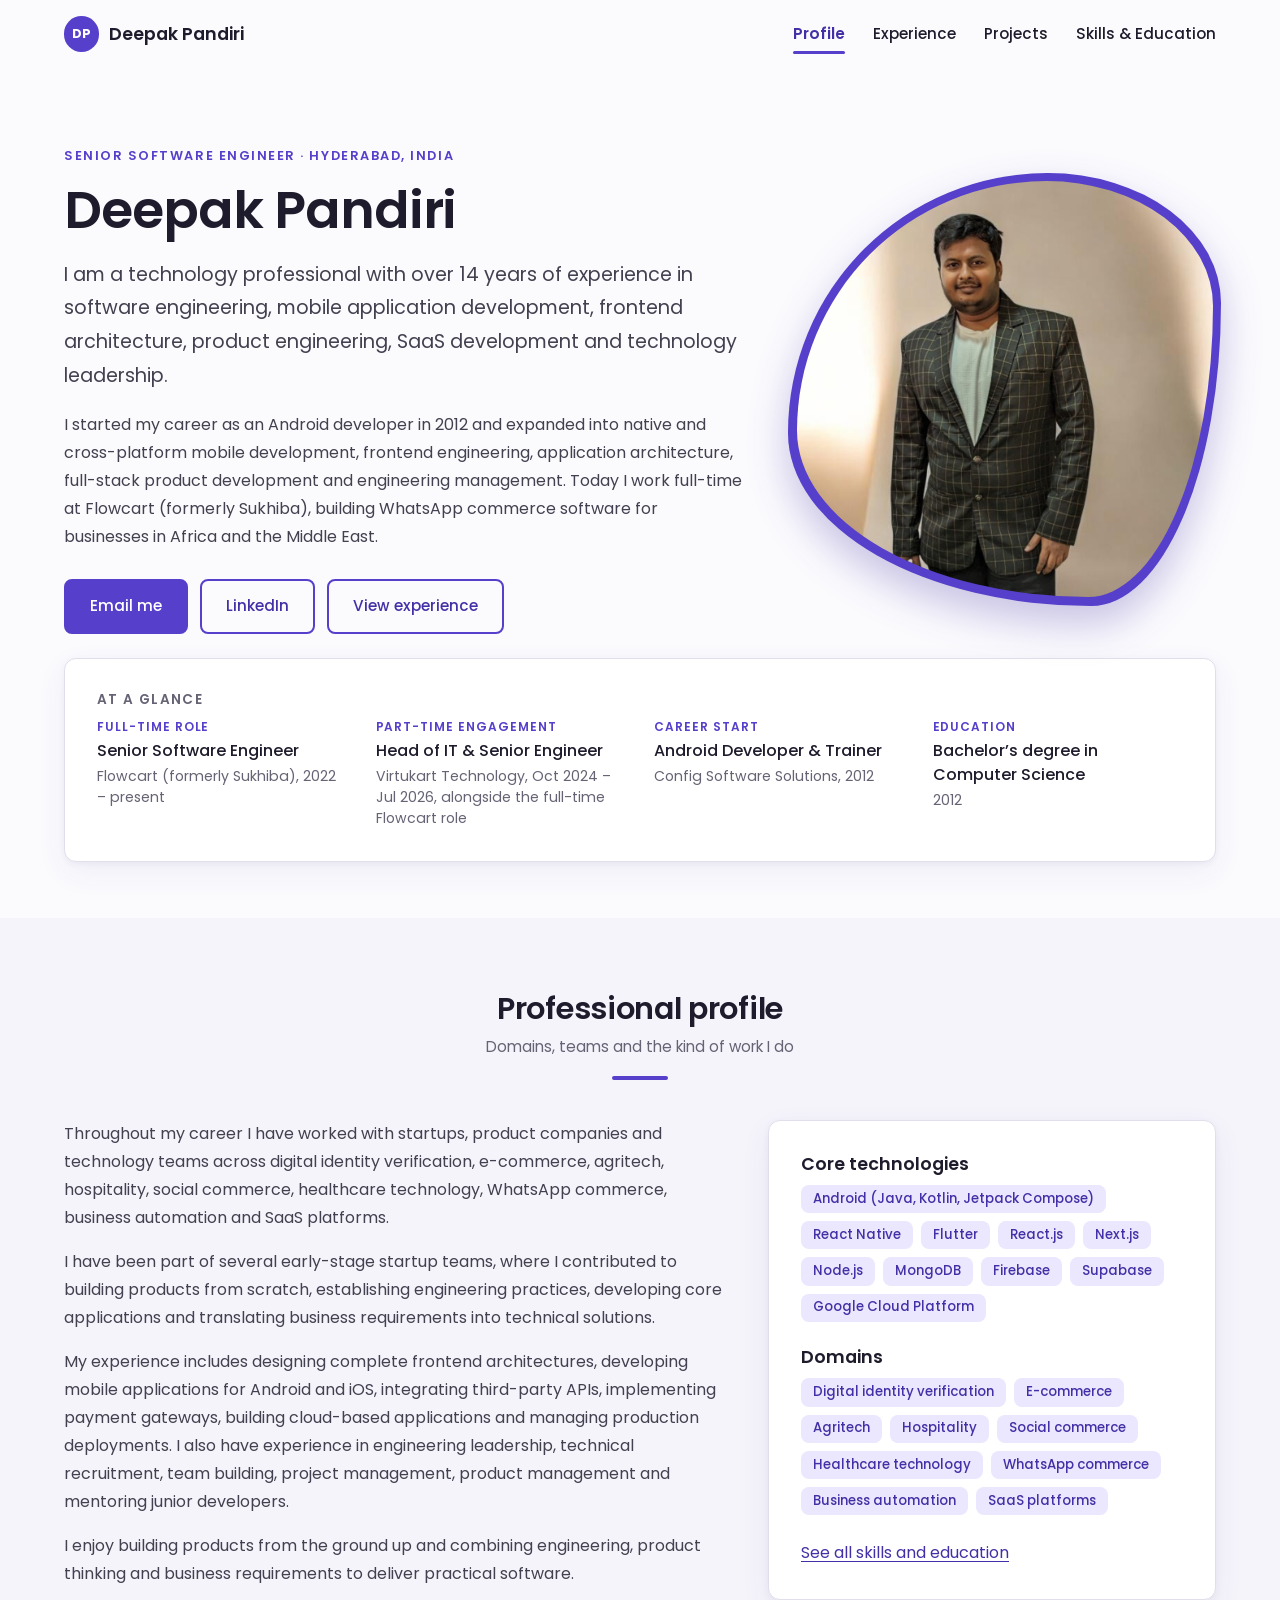
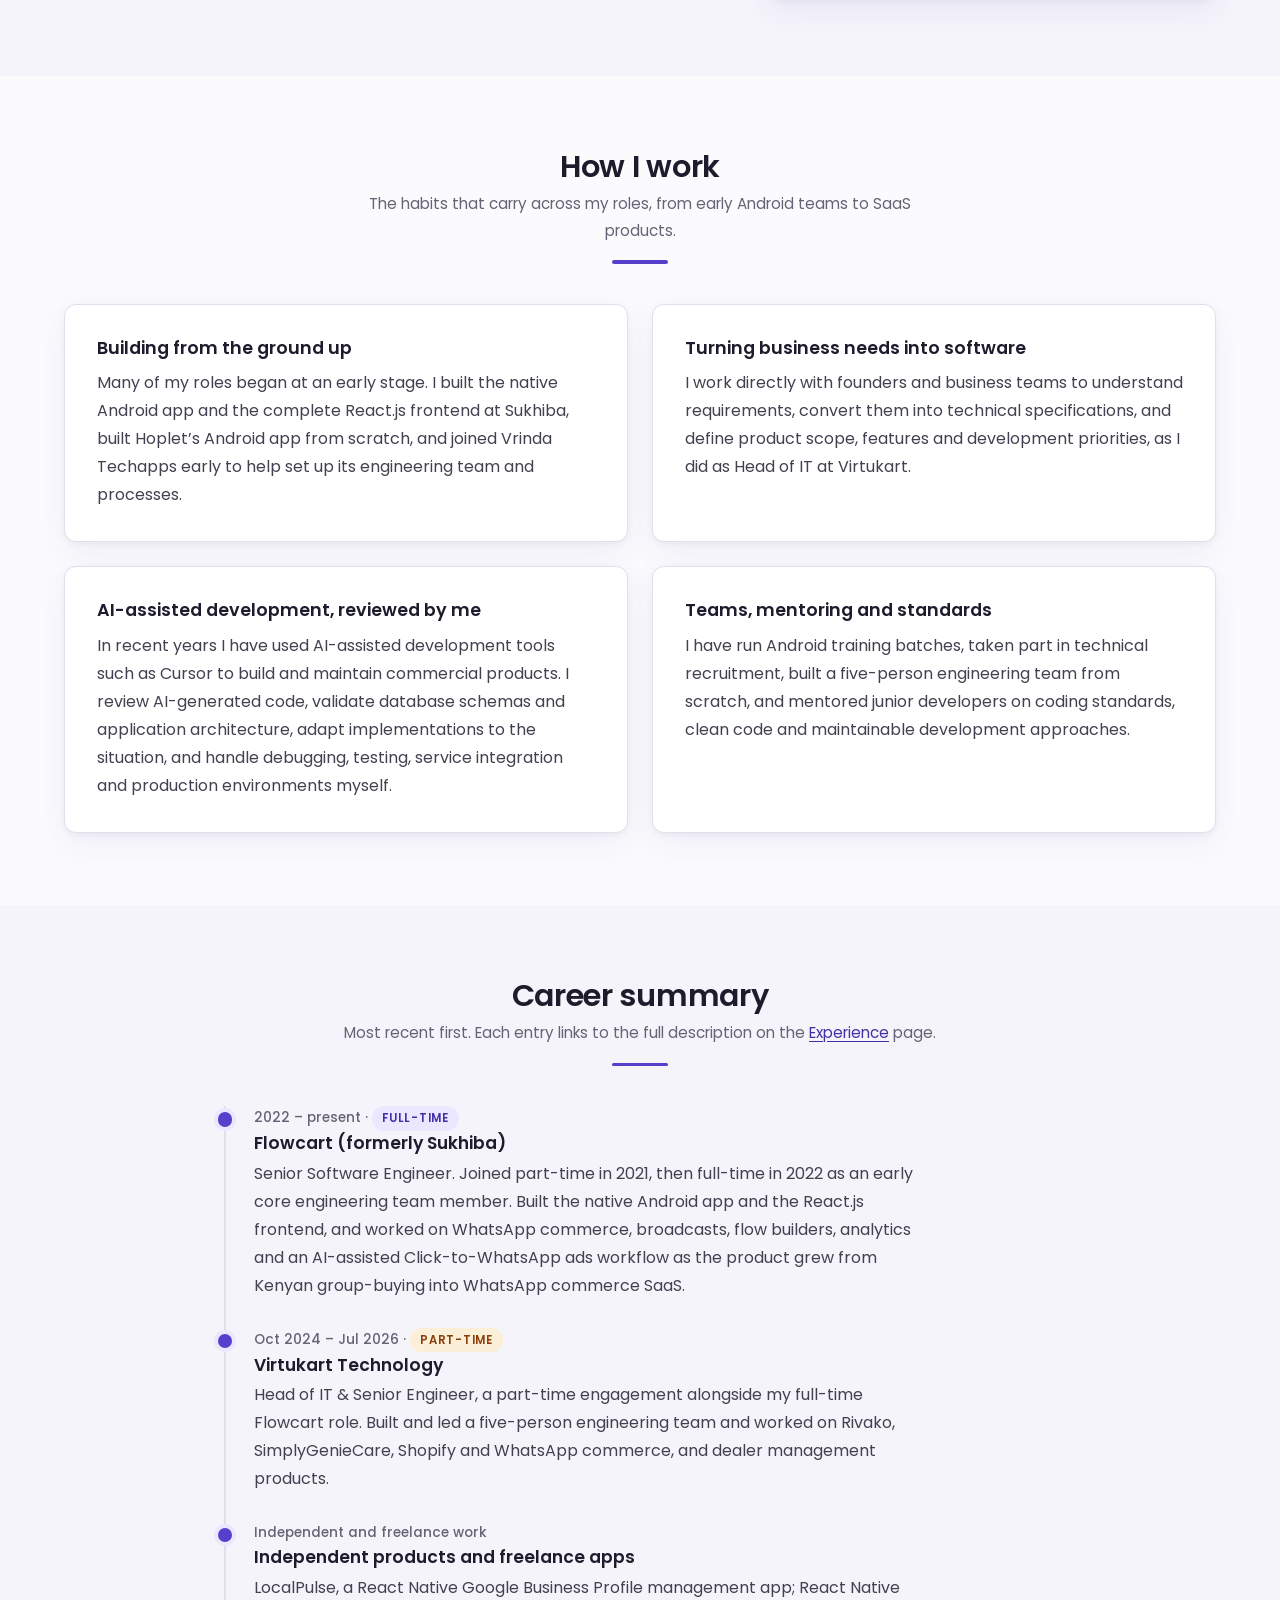
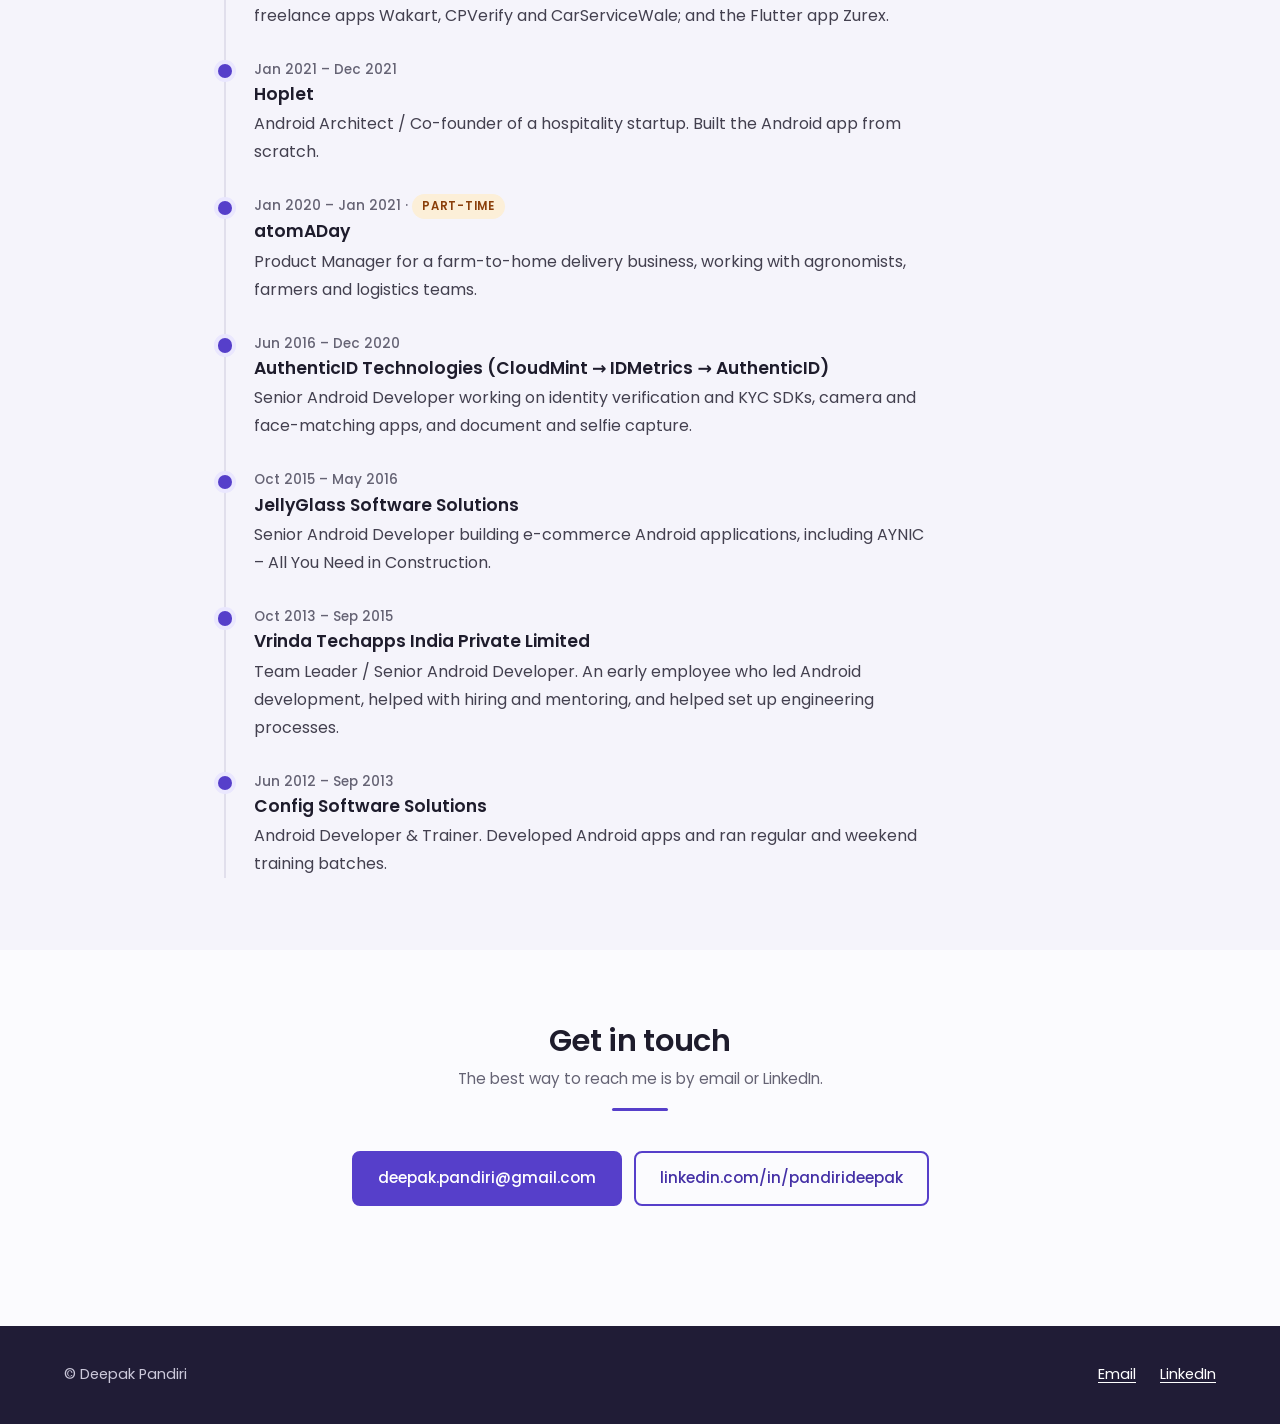
==== commit 54648a16: "jetpack compose" ====
--- a/index.html
+++ b/index.html
@@ -109,7 +109,7 @@
           <div class="card">
             <h3>Core technologies</h3>
             <ul class="tags" aria-label="Core technologies">
-              <li>Android (Java, Kotlin)</li>
+              <li>Android (Java, Kotlin, Jetpack Compose)</li>
               <li>React Native</li>
               <li>Flutter</li>
               <li>React.js</li>
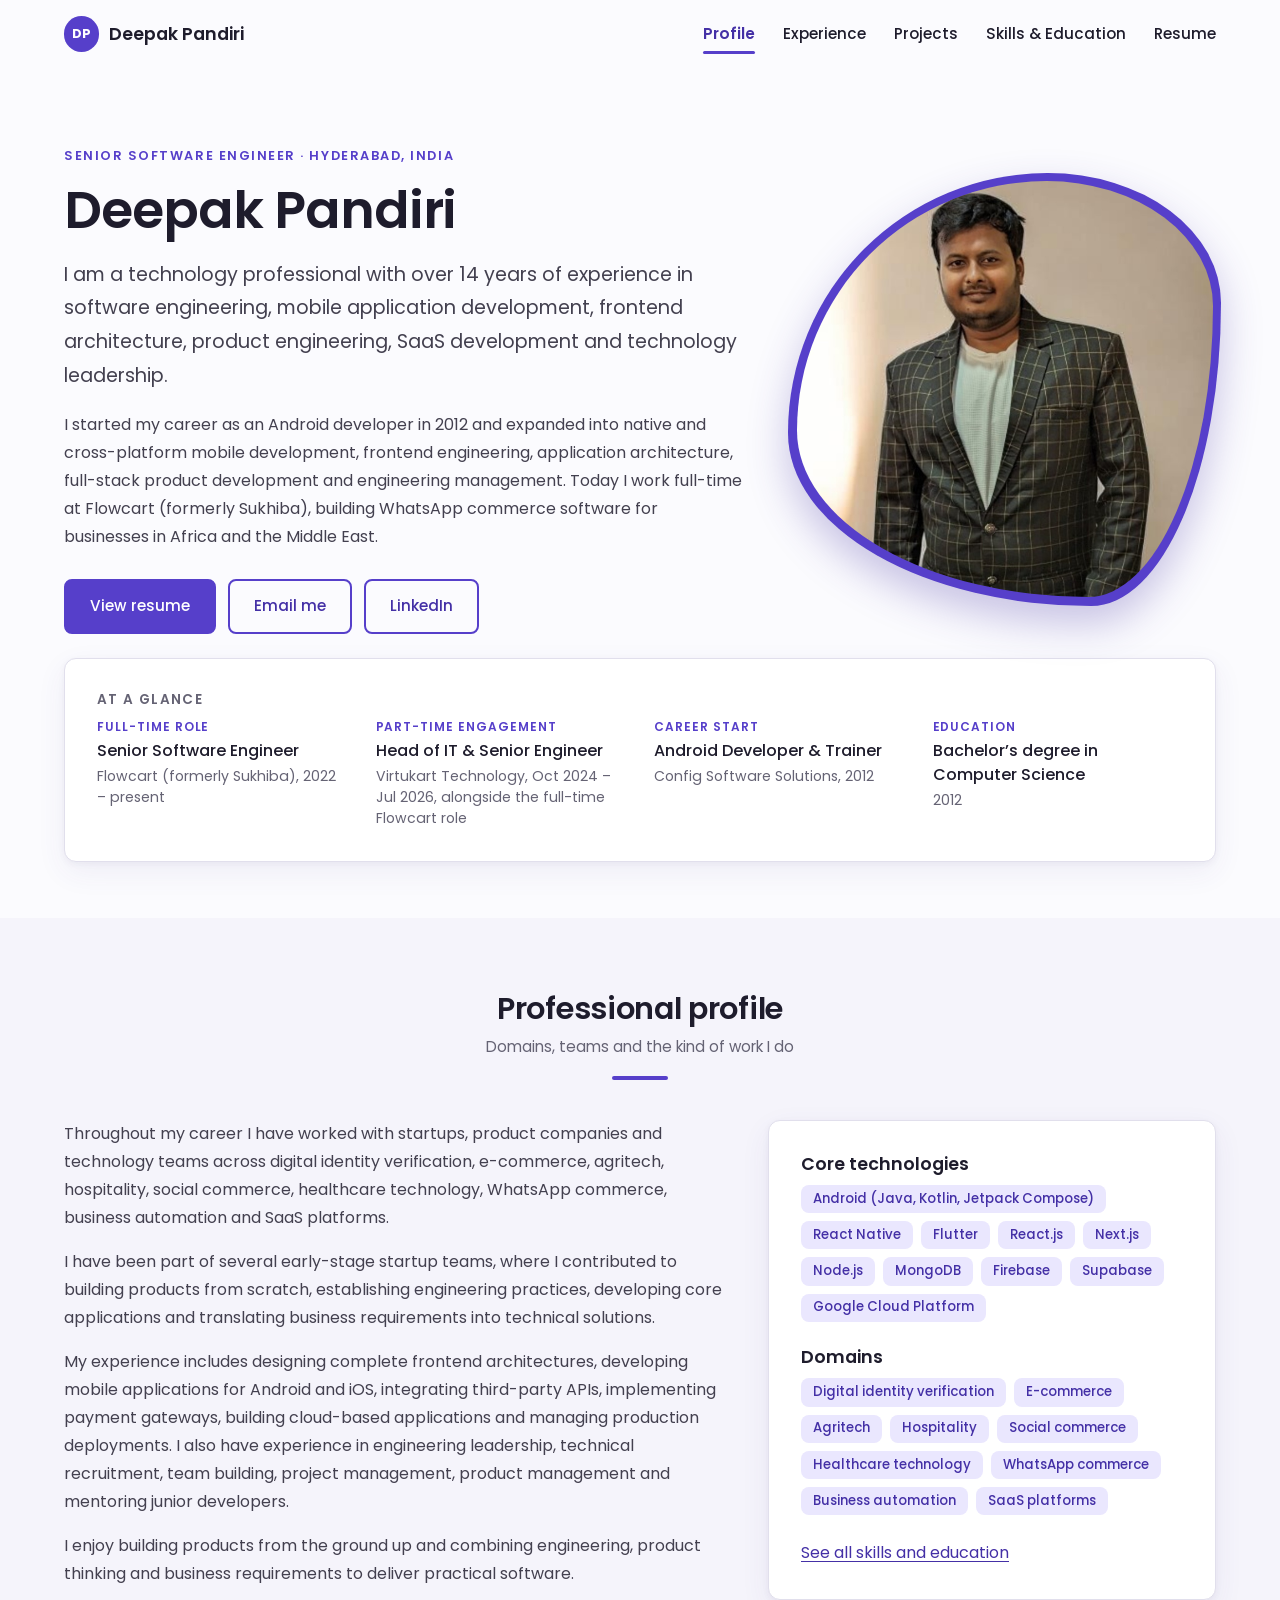
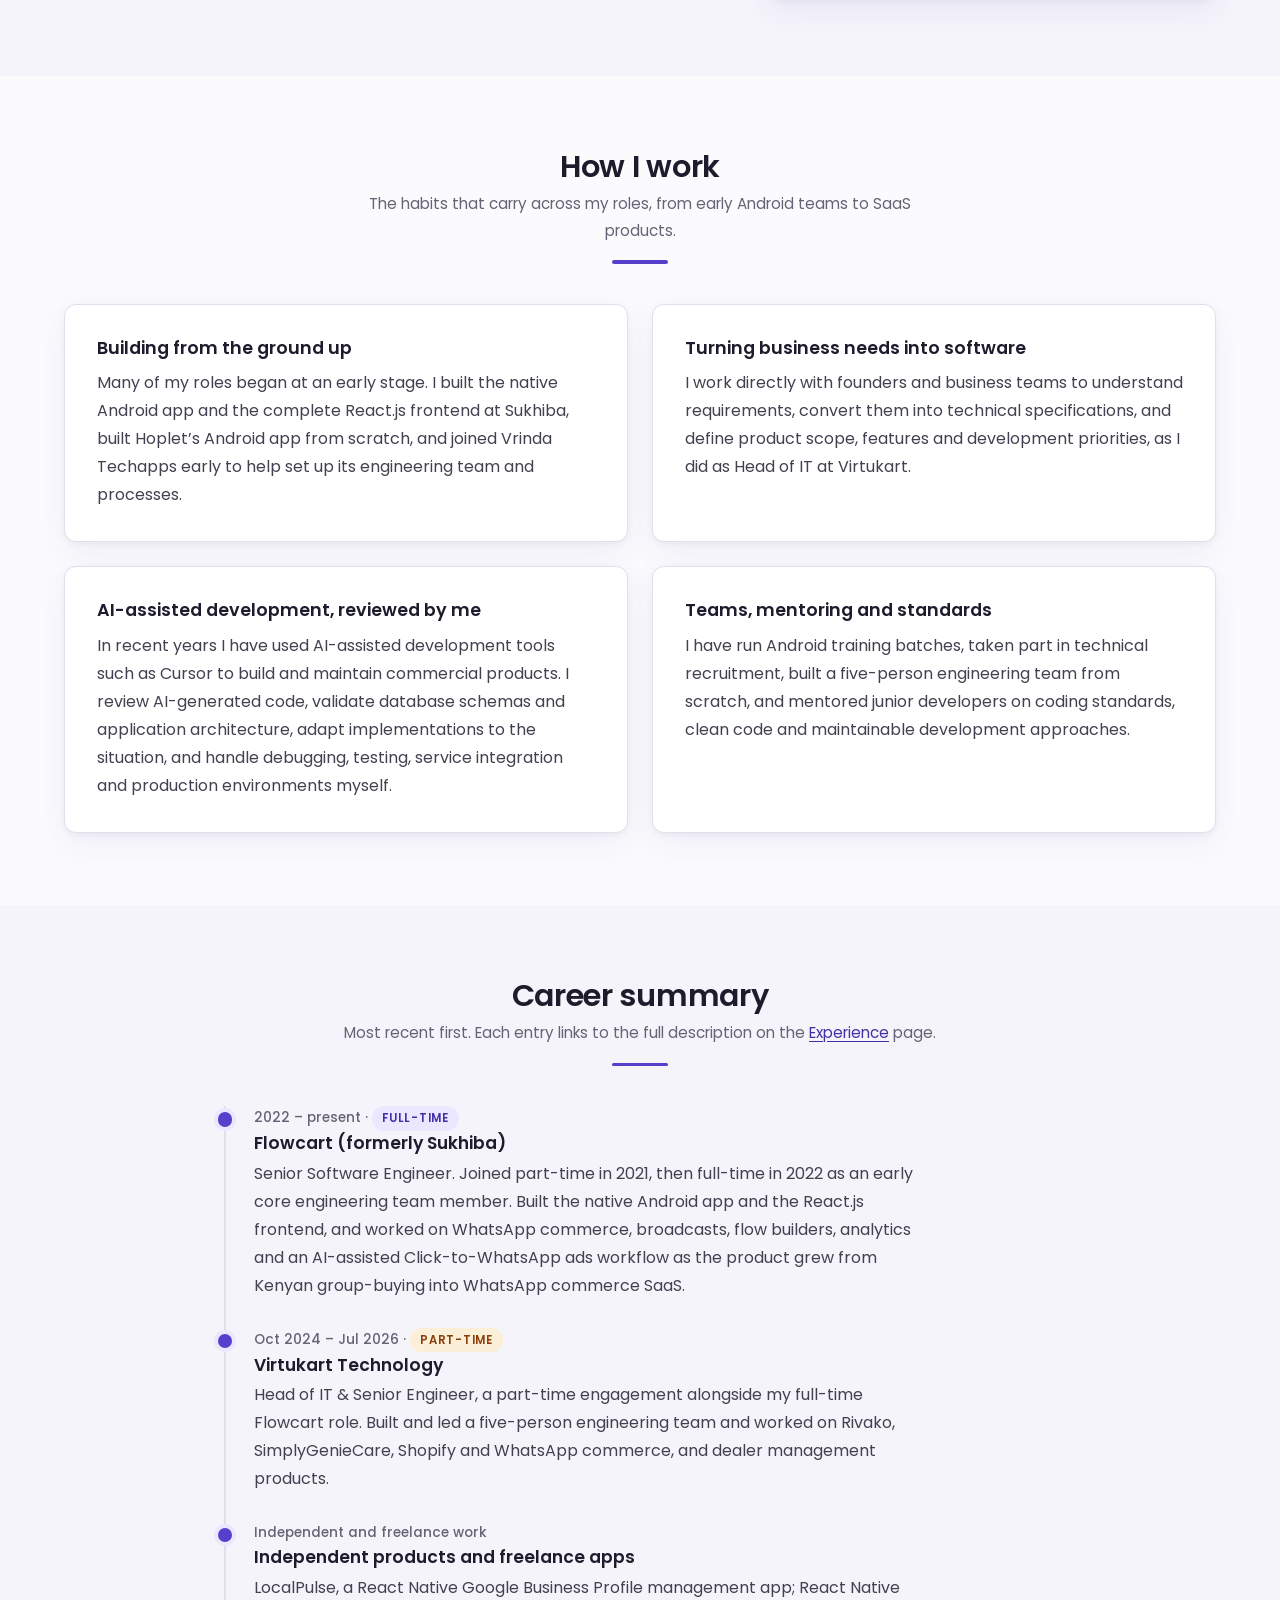
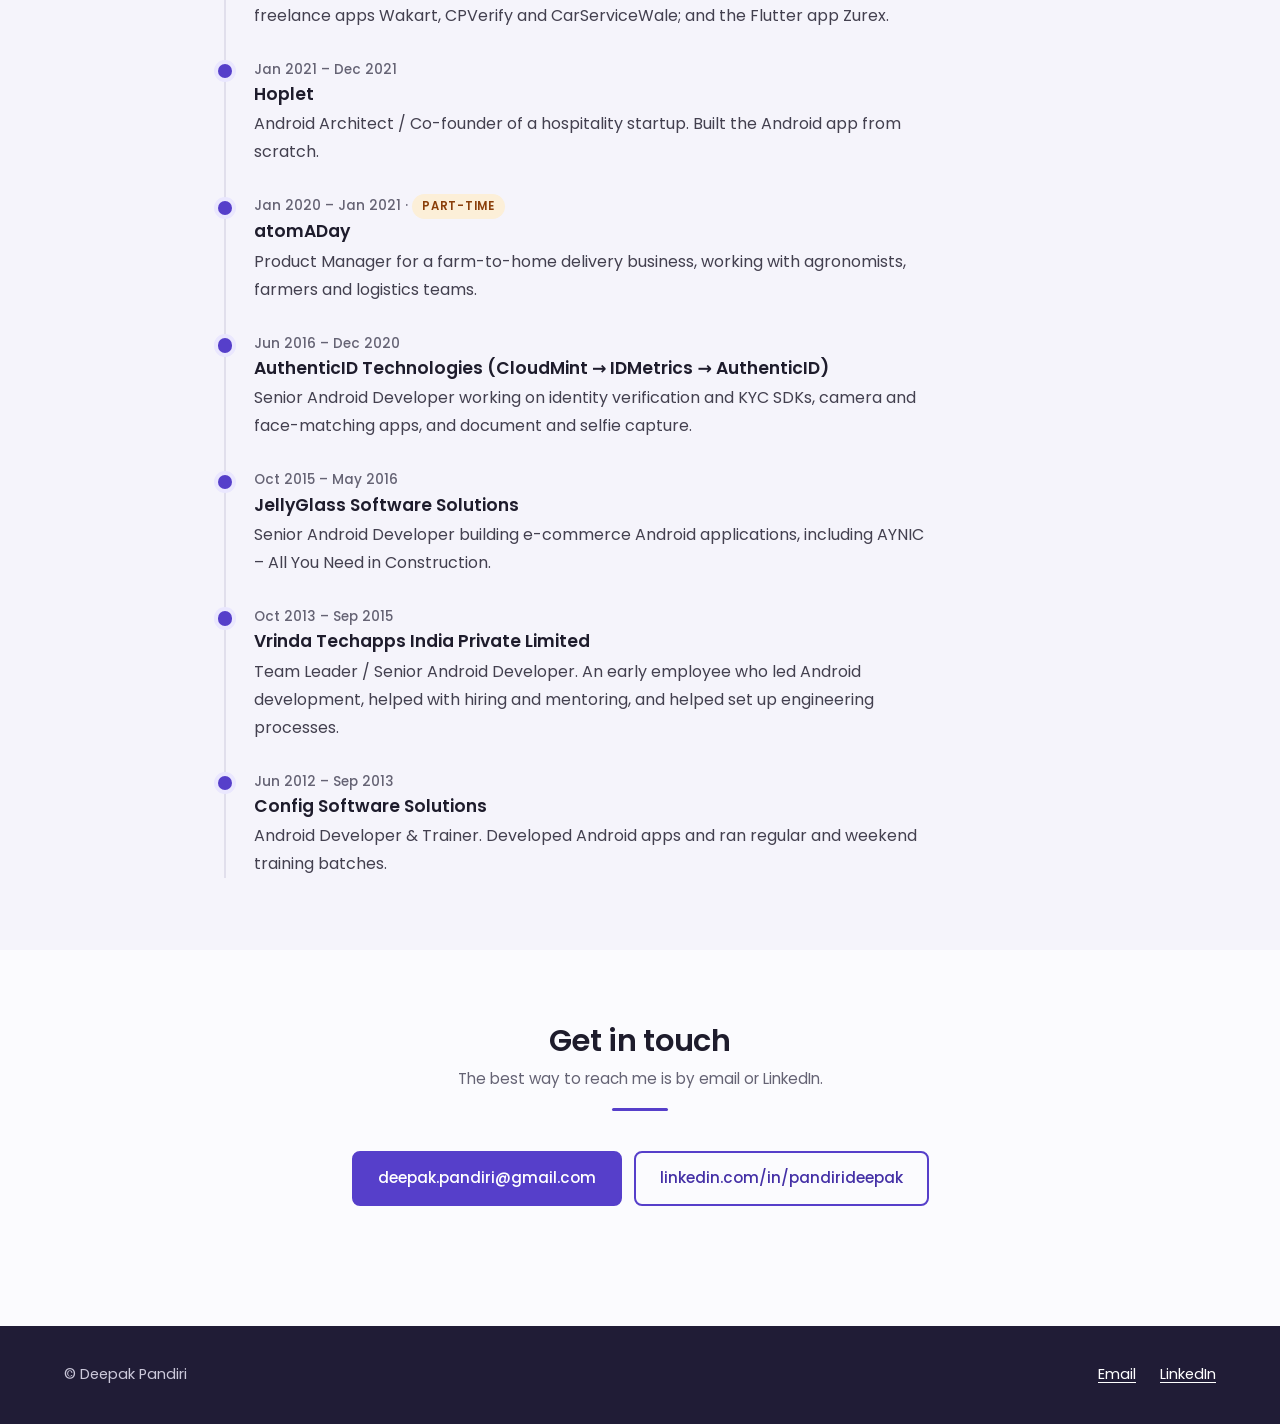
==== commit 64a2bc21: "resume" ====
--- a/index.html
+++ b/index.html
@@ -32,6 +32,7 @@
           <li><a href="experience.html">Experience</a></li>
           <li><a href="projects.html">Projects</a></li>
           <li><a href="skills.html">Skills &amp; Education</a></li>
+          <li><a href="resume.html">Resume</a></li>
         </ul>
       </nav>
     </div>
@@ -60,9 +61,9 @@
         <p class="lede">I am a technology professional with over 14 years of experience in software engineering, mobile application development, frontend architecture, product engineering, SaaS development and technology leadership.</p>
         <p>I started my career as an Android developer in 2012 and expanded into native and cross-platform mobile development, frontend engineering, application architecture, full-stack product development and engineering management. Today I work full-time at Flowcart (formerly Sukhiba), building WhatsApp commerce software for businesses in Africa and the Middle East.</p>
         <div class="actions">
-          <a class="button" href="mailto:deepak.pandiri@gmail.com">Email me</a>
+          <a class="button" href="resume.html">View resume</a>
+          <a class="button secondary" href="mailto:deepak.pandiri@gmail.com">Email me</a>
           <a class="button secondary" href="https://www.linkedin.com/in/pandirideepak" rel="me noopener">LinkedIn</a>
-          <a class="button secondary" href="experience.html">View experience</a>
         </div>
       </div>
     </section>
--- a/styles.css
+++ b/styles.css
@@ -1231,17 +1231,275 @@
   }
 }
 
+/* Resume page */
+
+.page-resume {
+  background:
+    radial-gradient(ellipse 80% 50% at 50% -10%, hsl(var(--hue) 70% 94%), transparent 55%),
+    var(--bg);
+}
+
+.page-resume main {
+  padding-bottom: 3rem;
+}
+
+.resume-toolbar {
+  display: flex;
+  flex-wrap: wrap;
+  align-items: center;
+  justify-content: space-between;
+  gap: 1rem;
+  margin: 1.5rem auto 1.25rem;
+}
+
+.resume-toolbar-note {
+  margin: 0;
+  color: var(--muted);
+  font-size: 0.9rem;
+}
+
+.resume-toolbar-actions {
+  display: flex;
+  flex-wrap: wrap;
+  gap: 0.65rem;
+}
+
+.resume-sheet {
+  width: min(100% - 2.5rem, 52rem);
+  margin: 0 auto 2rem;
+  padding: clamp(1.75rem, 4vw, 2.75rem);
+  background: var(--surface);
+  border: 1px solid var(--border);
+  border-radius: calc(var(--radius) + 0.15rem);
+  box-shadow: var(--shadow);
+}
+
+.resume-masthead {
+  display: grid;
+  gap: 1.25rem;
+  padding-bottom: 1.35rem;
+  border-bottom: 2px solid var(--ink);
+}
+
+@media (min-width: 640px) {
+  .resume-masthead {
+    grid-template-columns: 1fr auto;
+    align-items: end;
+  }
+}
+
+.resume-masthead h1 {
+  margin: 0 0 0.2rem;
+  font-size: clamp(1.85rem, 4vw, 2.35rem);
+  letter-spacing: -0.03em;
+}
+
+.resume-title {
+  margin: 0;
+  color: var(--accent-strong);
+  font-size: 1.05rem;
+  font-weight: 600;
+}
+
+.resume-location {
+  margin: 0.35rem 0 0;
+  color: var(--muted);
+  font-size: 0.92rem;
+}
+
+.resume-contacts {
+  list-style: none;
+  margin: 0;
+  padding: 0;
+  display: grid;
+  gap: 0.25rem;
+  font-size: 0.88rem;
+}
+
+@media (min-width: 640px) {
+  .resume-contacts {
+    text-align: right;
+  }
+}
+
+.resume-contacts a {
+  color: var(--text);
+  text-decoration: none;
+}
+
+.resume-contacts a:hover {
+  color: var(--accent-strong);
+  text-decoration: underline;
+}
+
+.resume-block {
+  margin-top: 1.35rem;
+}
+
+.resume-block h2 {
+  margin: 0 0 0.7rem;
+  font-size: 0.72rem;
+  font-weight: 600;
+  letter-spacing: 0.14em;
+  text-transform: uppercase;
+  color: var(--accent);
+}
+
+.resume-block > p {
+  margin: 0;
+  max-width: 62ch;
+  line-height: 1.55;
+  color: var(--text);
+}
+
+.resume-skills {
+  margin: 0;
+  display: grid;
+  gap: 0.55rem 1.5rem;
+}
+
+@media (min-width: 560px) {
+  .resume-skills {
+    grid-template-columns: 5.5rem 1fr;
+  }
+
+  .resume-skills > div {
+    display: contents;
+  }
+}
+
+.resume-skills dt {
+  margin: 0;
+  color: var(--ink);
+  font-size: 0.82rem;
+  font-weight: 600;
+}
+
+.resume-skills dd {
+  margin: 0;
+  color: var(--text);
+  font-size: 0.9rem;
+  line-height: 1.45;
+}
+
+.resume-job {
+  padding: 0.85rem 0;
+  border-top: 1px solid var(--border);
+}
+
+.resume-job:first-of-type {
+  border-top: 0;
+  padding-top: 0;
+}
+
+.resume-job header {
+  display: grid;
+  gap: 0.1rem;
+  margin-bottom: 0.45rem;
+}
+
+@media (min-width: 640px) {
+  .resume-job header {
+    grid-template-columns: 1fr auto;
+    grid-template-areas:
+      "role dates"
+      "org dates";
+    align-items: baseline;
+  }
+
+  .resume-job h3 {
+    grid-area: role;
+  }
+
+  .resume-org {
+    grid-area: org;
+  }
+
+  .resume-dates {
+    grid-area: dates;
+    text-align: right;
+  }
+}
+
+.resume-job h3 {
+  margin: 0;
+  font-size: 1rem;
+  font-weight: 600;
+}
+
+.resume-org {
+  margin: 0;
+  color: var(--ink);
+  font-size: 0.92rem;
+  font-weight: 500;
+}
+
+.resume-org span {
+  color: var(--muted);
+  font-weight: 400;
+}
+
+.resume-dates {
+  margin: 0;
+  color: var(--muted);
+  font-size: 0.82rem;
+}
+
+.resume-job ul {
+  margin: 0.2rem 0 0;
+  padding-left: 1.1rem;
+}
+
+.resume-job li {
+  margin: 0.2rem 0;
+  line-height: 1.45;
+  color: var(--text);
+  font-size: 0.9rem;
+}
+
+.resume-job-compact {
+  padding: 0.55rem 0;
+}
+
+.resume-one-liner {
+  margin: 0.15rem 0 0;
+  color: var(--text);
+  font-size: 0.9rem;
+  line-height: 1.45;
+}
+
+.resume-education p {
+  margin: 0;
+  font-size: 0.95rem;
+}
+
 @media print {
   .site-header,
   .skip-link,
   .jump-nav,
   .actions,
-  .scroll-up {
-    display: none;
-  }
-
-  body {
+  .scroll-up,
+  .resume-toolbar,
+  .resume-footer {
+    display: none !important;
+  }
+
+  body,
+  .page-resume {
     background: #fff;
+  }
+
+  .page-resume main {
+    padding: 0;
+  }
+
+  .resume-sheet {
+    width: 100%;
+    margin: 0;
+    padding: 0;
+    border: 0;
+    border-radius: 0;
+    box-shadow: none;
   }
 
   .card {
@@ -1249,8 +1507,17 @@
     break-inside: avoid;
   }
 
+  .resume-job {
+    break-inside: avoid;
+  }
+
   .reveal-ready .reveal:not(.is-visible) {
     opacity: 1;
     transform: none;
   }
-}
+
+  a {
+    color: inherit;
+    text-decoration: none;
+  }
+}
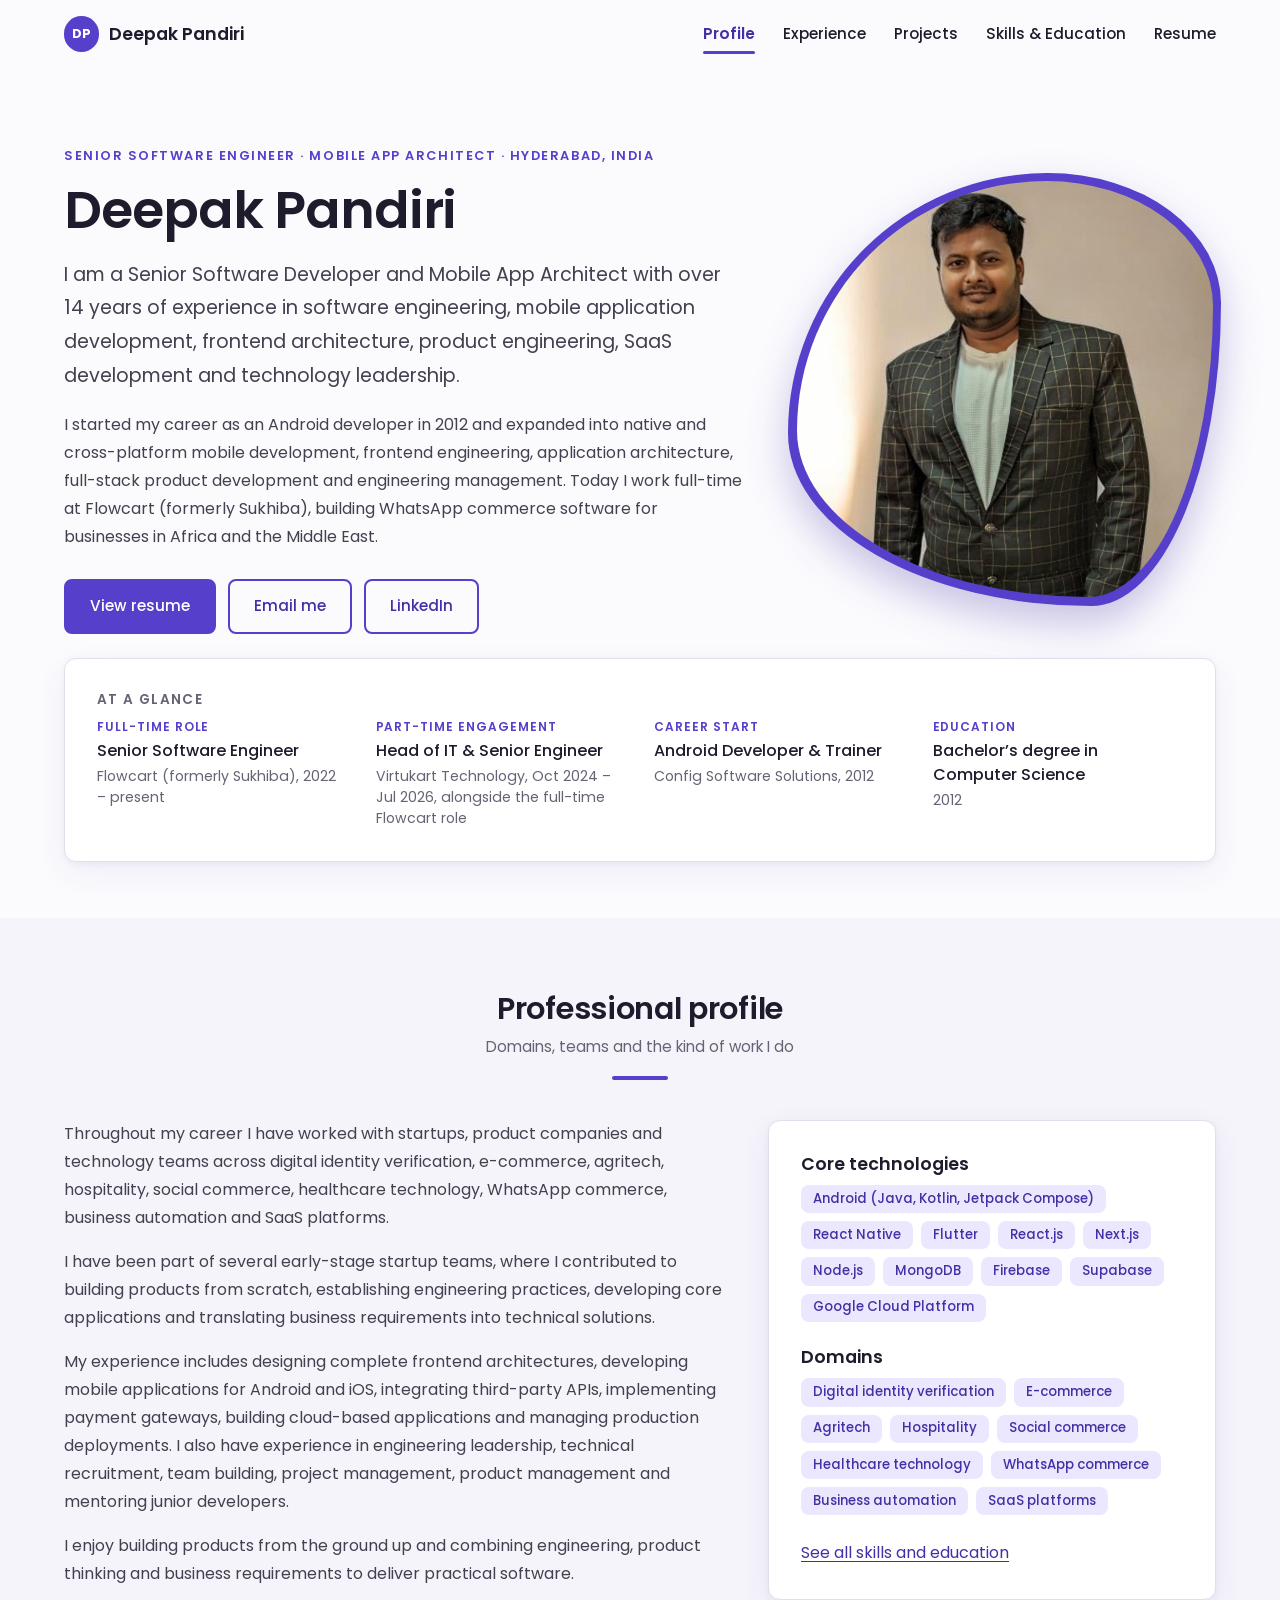
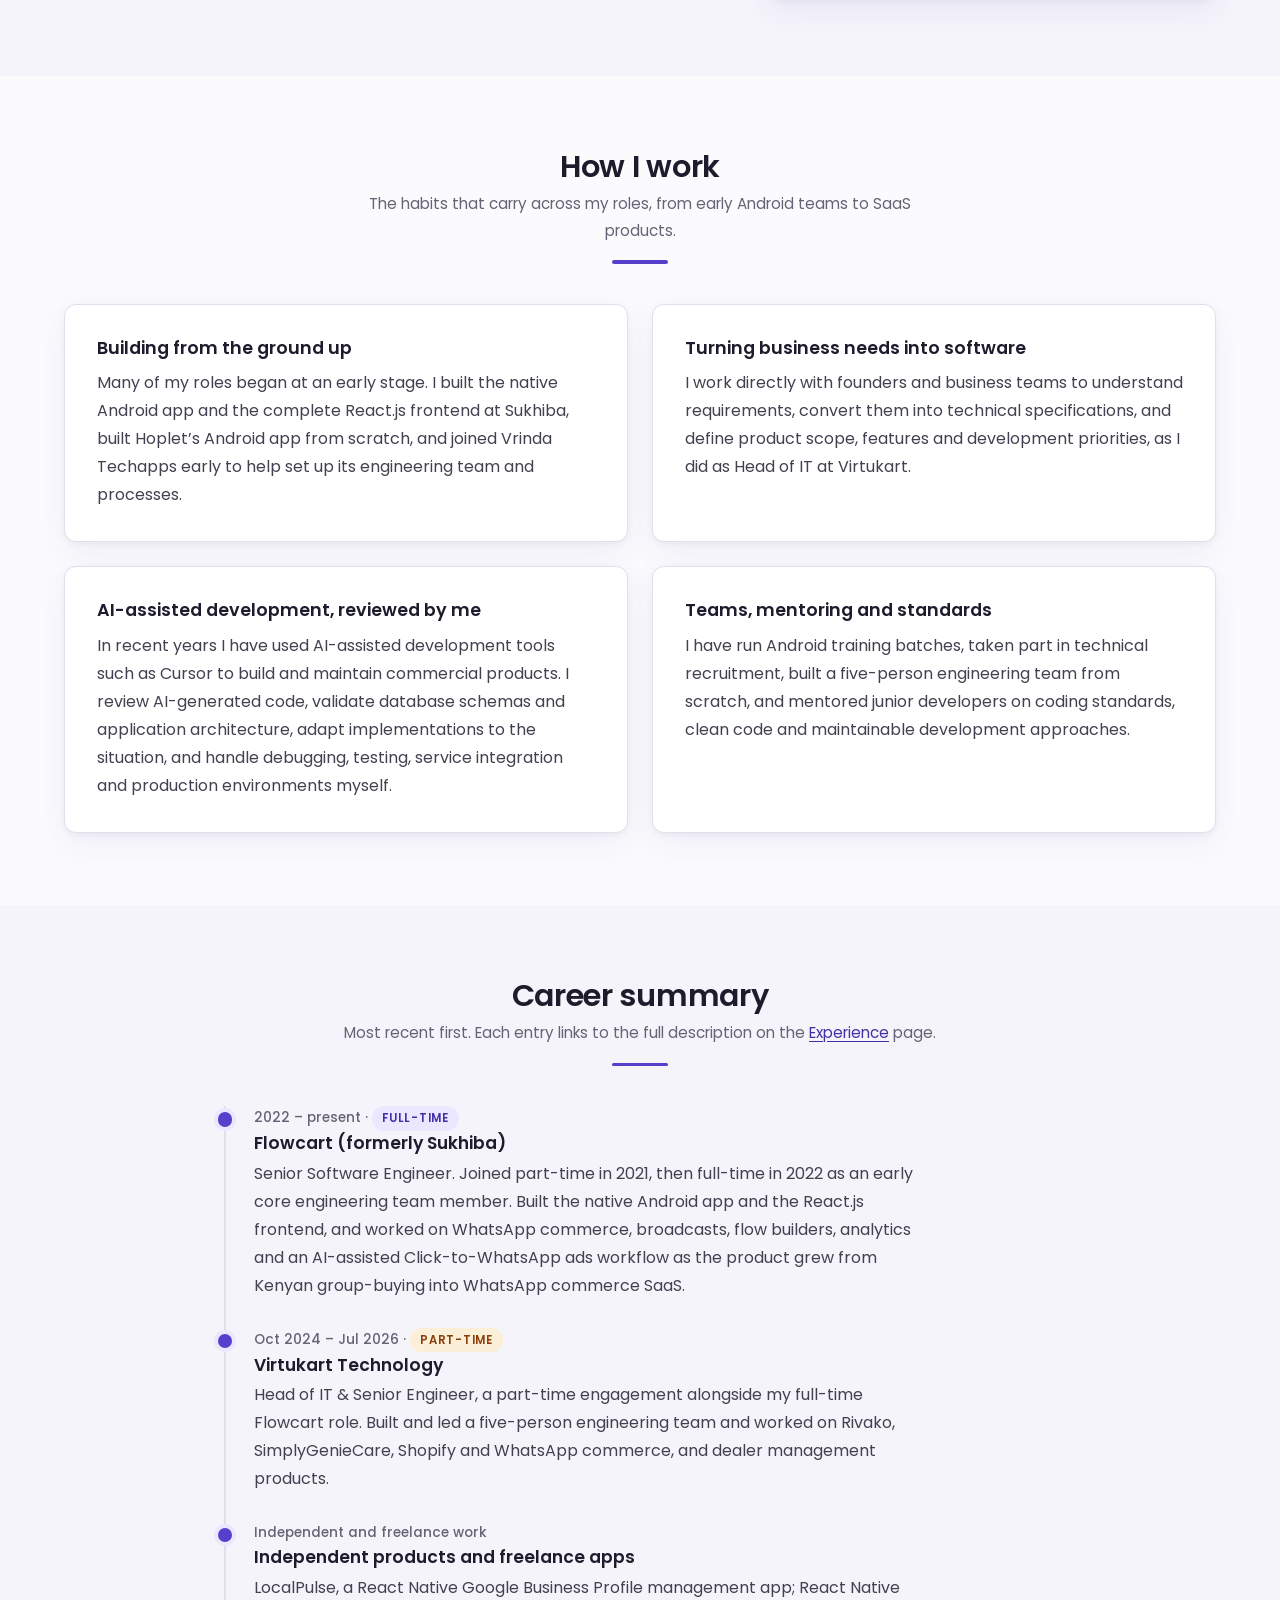
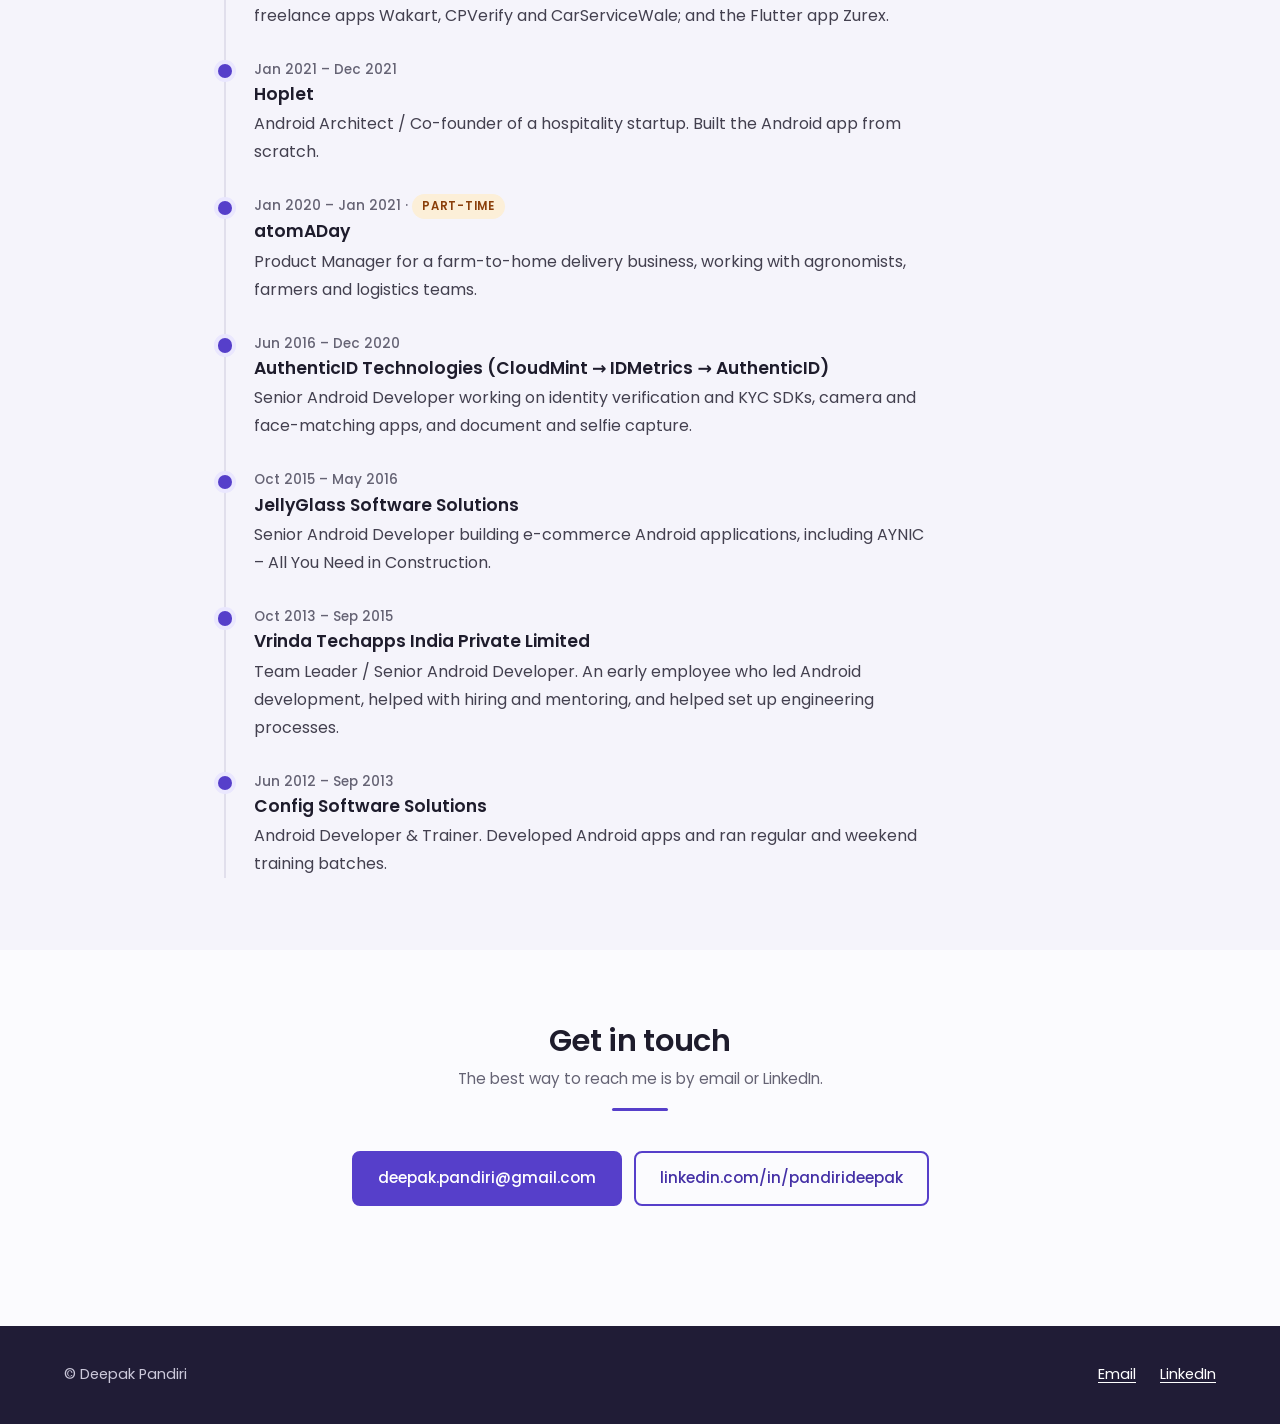
==== commit 9a905eb2: "resume" ====
--- a/index.html
+++ b/index.html
@@ -3,9 +3,9 @@
 <head>
   <meta charset="utf-8">
   <meta name="viewport" content="width=device-width, initial-scale=1">
-  <title>Deepak Pandiri — Senior Software Engineer | Profile</title>
-  <meta name="description" content="Deepak Pandiri is a Senior Software Engineer with 14+ years of experience in Android, cross-platform mobile, frontend architecture, product engineering, SaaS development and technology leadership.">
-  <meta property="og:title" content="Deepak Pandiri — Senior Software Engineer">
+  <title>Deepak Pandiri — Senior Software Engineer · Mobile App Architect | Profile</title>
+  <meta name="description" content="Deepak Pandiri is a Senior Software Engineer and Mobile App Architect with 14+ years of experience in Android, cross-platform mobile, frontend architecture, product engineering, SaaS development and technology leadership.">
+  <meta property="og:title" content="Deepak Pandiri — Senior Software Engineer · Mobile App Architect">
   <meta property="og:description" content="Mobile, frontend and product engineering across 14+ years, from Android in 2012 to WhatsApp commerce SaaS today.">
   <meta property="og:type" content="profile">
   <meta property="og:image" content="deepak.jpg">
@@ -41,7 +41,7 @@
   <main id="main" tabindex="-1">
     <section class="container hero" aria-labelledby="intro-heading">
       <div class="hero-intro">
-        <p class="eyebrow">Senior Software Engineer · Hyderabad, India</p>
+        <p class="eyebrow">Senior Software Engineer · Mobile App Architect · Hyderabad, India</p>
         <h1 id="intro-heading">Deepak Pandiri</h1>
       </div>
 
@@ -58,7 +58,7 @@
       </figure>
 
       <div class="hero-copy">
-        <p class="lede">I am a technology professional with over 14 years of experience in software engineering, mobile application development, frontend architecture, product engineering, SaaS development and technology leadership.</p>
+        <p class="lede">I am a Senior Software Developer and Mobile App Architect with over 14 years of experience in software engineering, mobile application development, frontend architecture, product engineering, SaaS development and technology leadership.</p>
         <p>I started my career as an Android developer in 2012 and expanded into native and cross-platform mobile development, frontend engineering, application architecture, full-stack product development and engineering management. Today I work full-time at Flowcart (formerly Sukhiba), building WhatsApp commerce software for businesses in Africa and the Middle East.</p>
         <div class="actions">
           <a class="button" href="resume.html">View resume</a>
--- a/styles.css
+++ b/styles.css
@@ -1345,11 +1345,17 @@
   color: var(--accent);
 }
 
-.resume-block > p {
-  margin: 0;
-  max-width: 62ch;
+.resume-block > p,
+.resume-summary {
+  margin: 0;
+  width: 100%;
+  max-width: none;
   line-height: 1.55;
   color: var(--text);
+}
+
+.resume-summary {
+  text-wrap: pretty;
 }
 
 .resume-skills {
